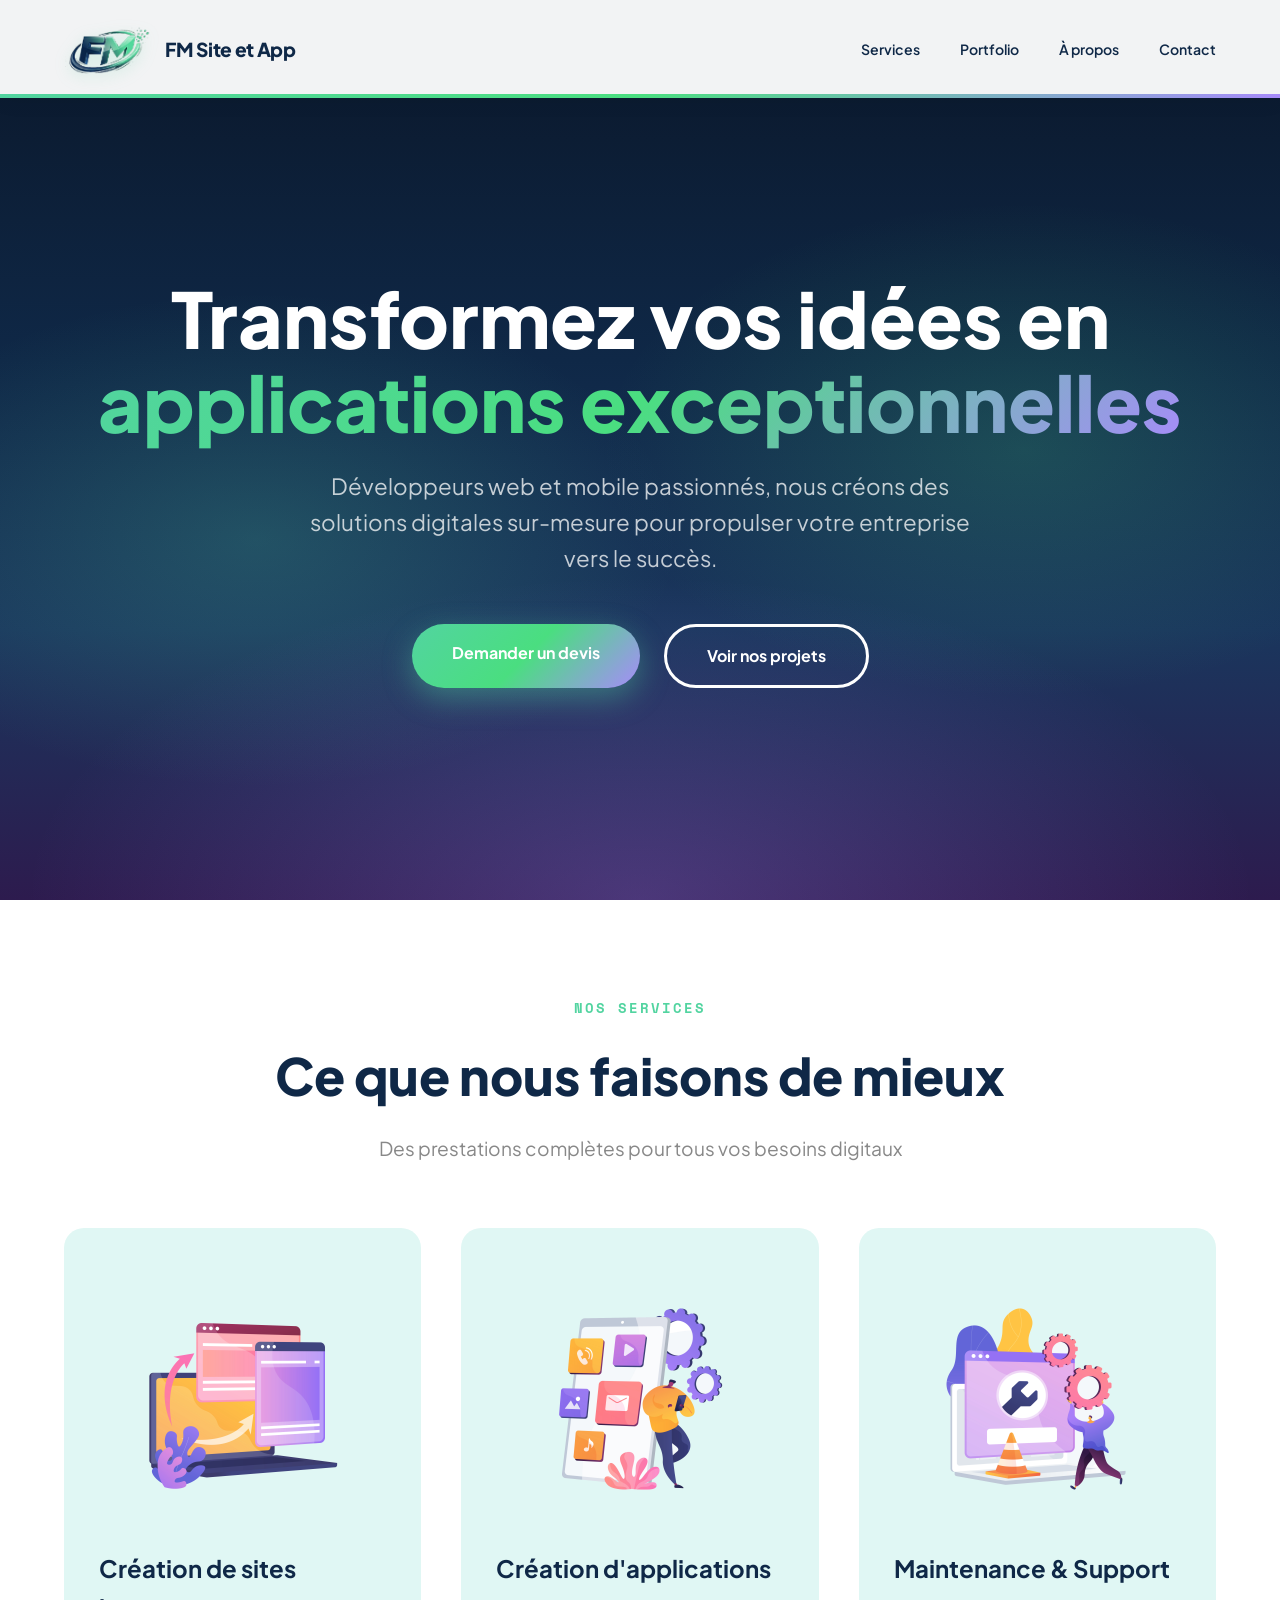
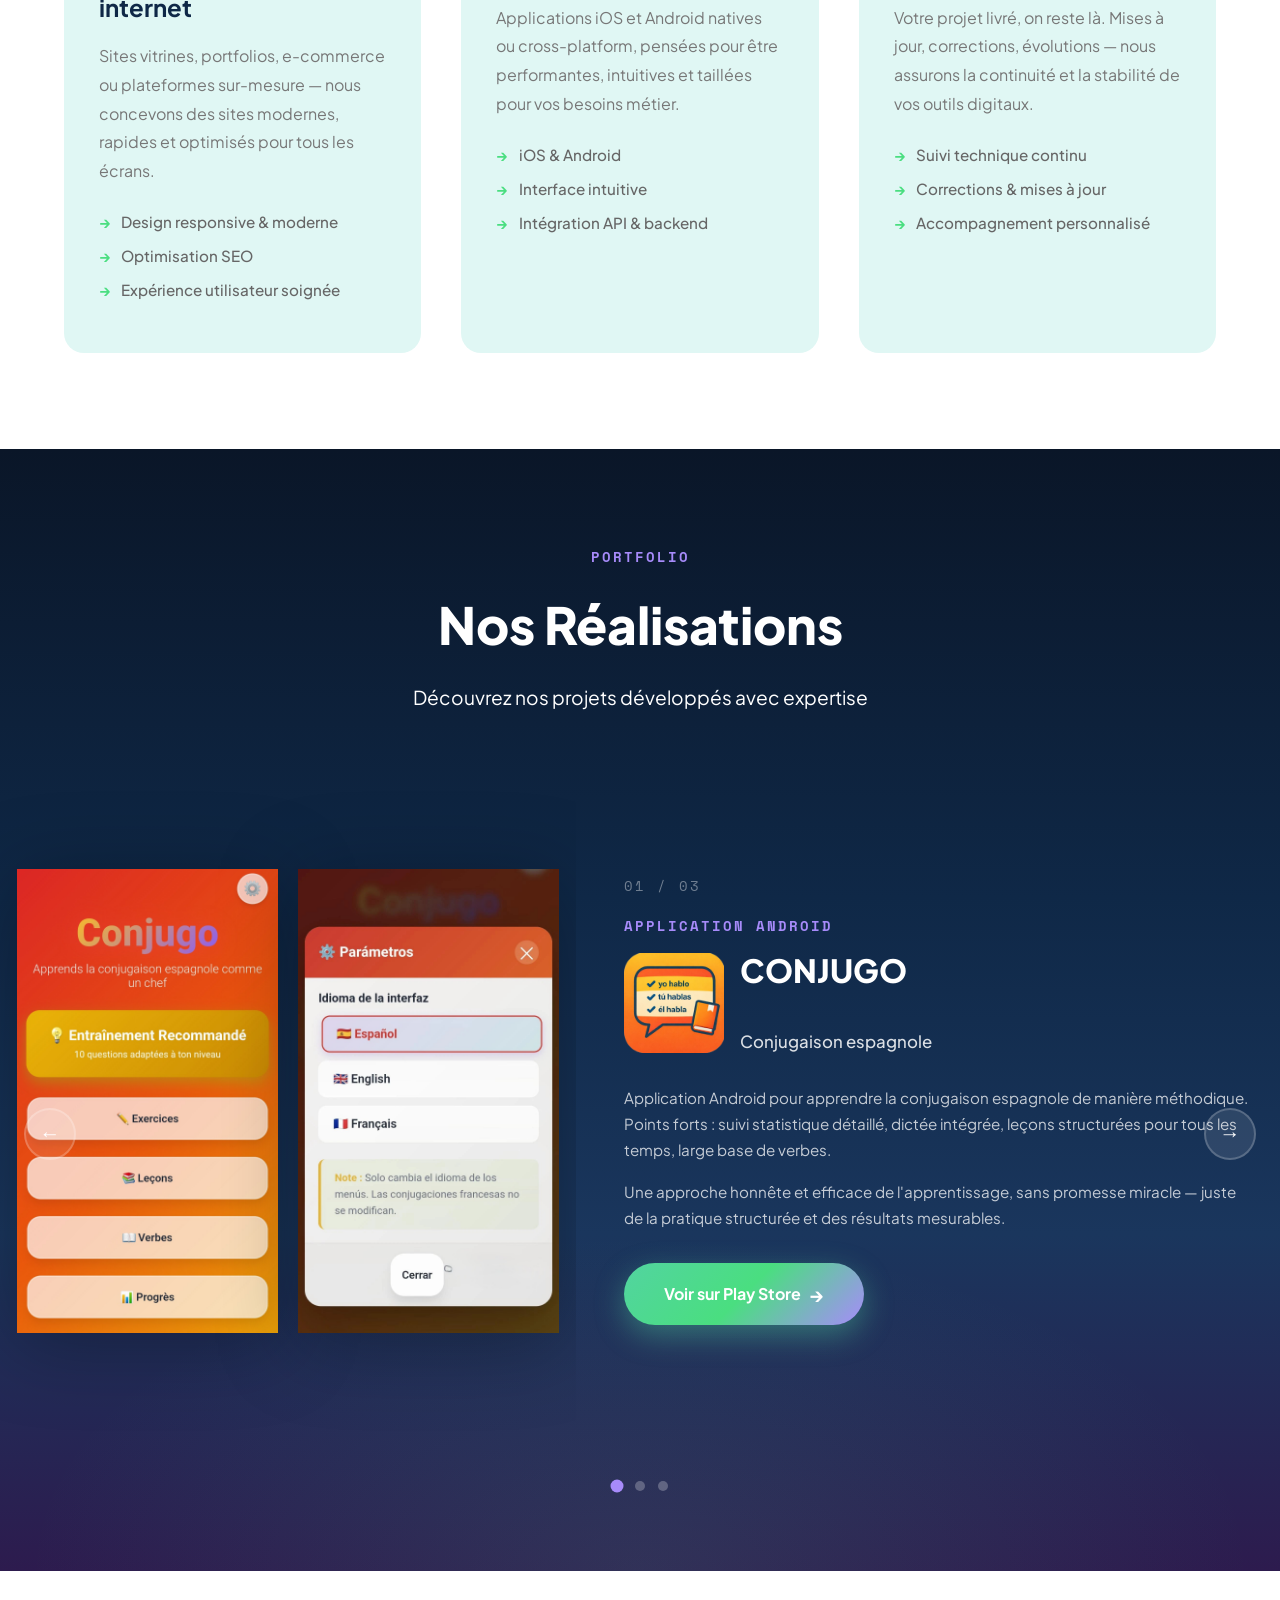
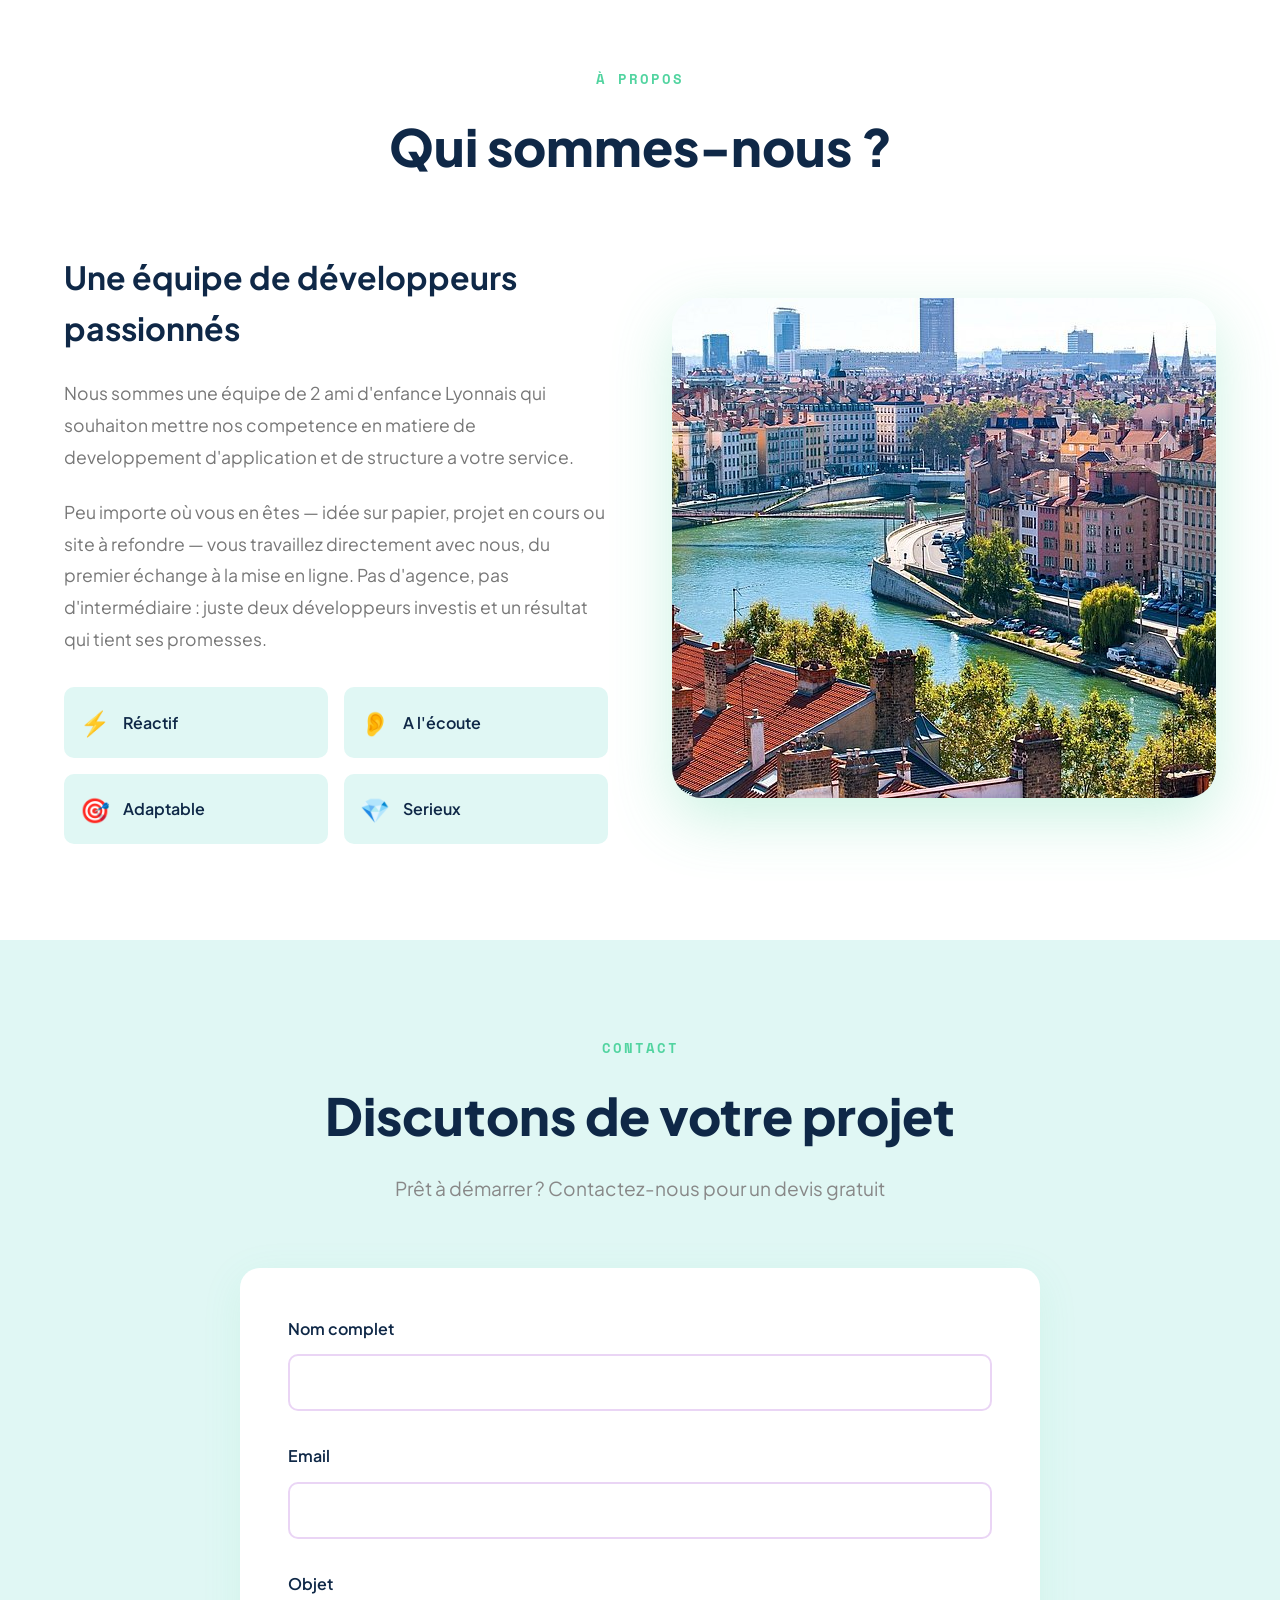
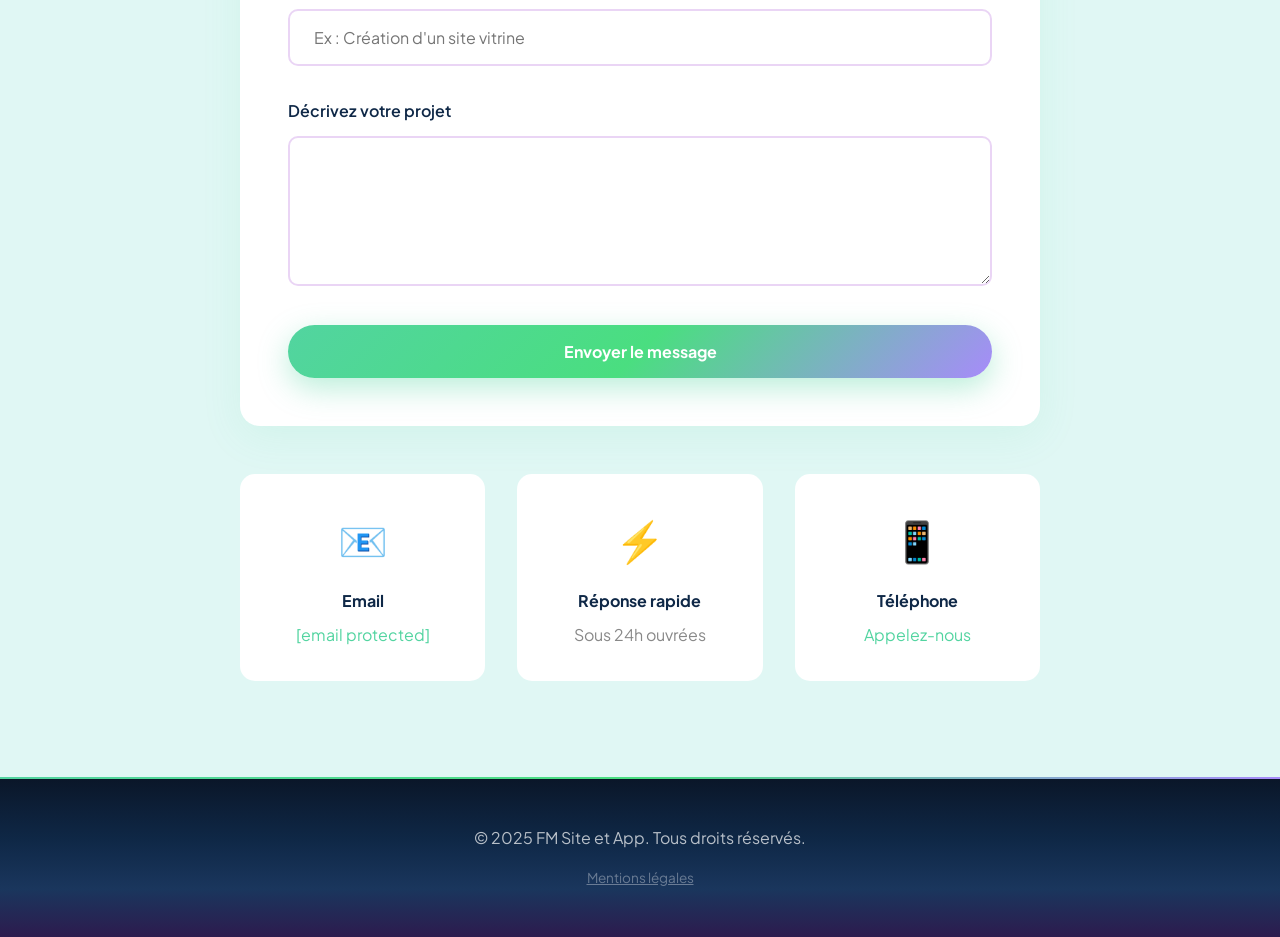
==== portfolio-site.html @ d5ca0304 "Portfolio mis à jour" ====
<!DOCTYPE html>
<html lang="fr">

<head>
    <meta charset="UTF-8">
    <meta name="viewport" content="width=device-width, initial-scale=1.0">
    <meta name="description"
        content="FM Site et App — Développeurs web et mobile passionnés, nous créons des solutions digitales sur-mesure : sites internet, applications iOS & Android, maintenance.">
    <title>FM Site et App - Développement Web & Mobile</title>
    <link
        href="https://fonts.googleapis.com/css2?family=Plus+Jakarta+Sans:wght@400;500;600;700;800&family=Space+Mono:wght@400;700&display=swap"
        rel="stylesheet">
    <link rel="stylesheet" href="style.css?v=aurora5">
</head>

<body>

    <!-- Header -->
    <header>
        <nav aria-label="Navigation principale">
            <a href="#" class="logo">
                <img src="logo-fm.png" alt="FM Site et App - Retour à l'accueil">
                <span class="logo-text">FM Site et App</span>
            </a>
            <div class="nav-tagline" aria-hidden="true">
                <span class="nav-tagline-text">Développement Web &amp; Mobile sur-mesure</span>
            </div>
            <button class="mobile-menu-btn" id="mobileMenuBtn" aria-label="Ouvrir le menu" aria-expanded="false"
                aria-controls="navLinks">&#9776;</button>
            <ul class="nav-links" id="navLinks" role="list">
                <li><a href="#services">Services</a></li>
                <li><a href="#portfolio">Portfolio</a></li>
                <li><a href="#about">À propos</a></li>
                <li><a href="#contact">Contact</a></li>
            </ul>
        </nav>
    </header>

    <main>

        <!-- Hero -->
        <section class="hero" aria-labelledby="hero-title">
            <div class="hero-particles" aria-hidden="true">
                <span></span><span></span><span></span><span></span><span></span>
                <span></span><span></span><span></span><span></span><span></span>
                <span></span><span></span><span></span><span></span><span></span>
                <span></span><span></span><span></span><span></span><span></span>
            </div>
            <div class="hero-content">
                <h1 id="hero-title">Transformez vos idées en <br><span class="highlight">applications
                        exceptionnelles</span></h1>
                <p>Développeurs web et mobile passionnés, nous créons des solutions digitales sur-mesure pour propulser
                    votre entreprise vers le succès.</p>
                <div class="cta-buttons">
                    <a href="#contact" class="btn btn-primary">Demander un devis</a>
                    <a href="#portfolio" class="btn btn-secondary">Voir nos projets</a>
                </div>
            </div>
        </section>

        <!-- Services -->
        <section id="services" aria-labelledby="services-title">
            <div class="section-header reveal">
                <div class="section-tag">Nos Services</div>
                <h2 class="section-title" id="services-title">Ce que nous faisons de mieux</h2>
                <p class="section-subtitle">Des prestations complètes pour tous vos besoins digitaux</p>
            </div>
            <div class="services-grid">
                <div class="service-card reveal">
                    <img src="site-internet.png" alt="Création de sites internet" class="service-img">
                    <h3>Création de sites internet</h3>
                    <p>Sites vitrines, portfolios, e-commerce ou plateformes sur-mesure — nous concevons des sites
                        modernes, rapides et optimisés pour tous les écrans.</p>
                    <ul class="service-list">
                        <li>Design responsive &amp; moderne</li>
                        <li>Optimisation SEO</li>
                        <li>Expérience utilisateur soignée</li>
                    </ul>
                </div>
                <div class="service-card reveal">
                    <img src="application.png" alt="Création d'applications" class="service-img">
                    <h3>Création d'applications</h3>
                    <p>Applications iOS et Android natives ou cross-platform, pensées pour être performantes, intuitives
                        et taillées pour vos besoins métier.</p>
                    <ul class="service-list">
                        <li>iOS &amp; Android</li>
                        <li>Interface intuitive</li>
                        <li>Intégration API &amp; backend</li>
                    </ul>
                </div>
                <div class="service-card reveal">
                    <img src="maintenance-support.png" alt="Maintenance et support" class="service-img">
                    <h3>Maintenance &amp; Support</h3>
                    <p>Votre projet livré, on reste là. Mises à jour, corrections, évolutions — nous assurons la
                        continuité et la stabilité de vos outils digitaux.</p>
                    <ul class="service-list">
                        <li>Suivi technique continu</li>
                        <li>Corrections &amp; mises à jour</li>
                        <li>Accompagnement personnalisé</li>
                    </ul>
                </div>
            </div>
        </section>

        <!-- Portfolio -->
        <section id="portfolio" aria-labelledby="portfolio-title">
            <div class="section-header reveal">
                <div class="section-tag">Portfolio</div>
                <h2 class="section-title" id="portfolio-title">Nos Réalisations</h2>
                <p class="section-subtitle">Découvrez nos projets développés avec expertise</p>
            </div>

            <div class="portfolio-slider" role="region" aria-label="Slider portfolio" aria-roledescription="carrousel">
                <button class="slider-arrow slider-arrow--left" id="prevSlide" onclick="slidePortfolio(1)"
                    aria-label="Projet précédent">&#8592;</button>

                <div class="slider-overflow">
                    <div class="slider-track" id="sliderTrack" aria-live="polite">

                        <!-- PROJET 1 : CONJUGO -->
                        <div class="slide active" role="group" aria-roledescription="diapositive" aria-label="1 sur 3">
                            <div class="slide-images">
                                <img src="conjugo1.jpg" alt="Conjugo Screenshot 1" class="slide-screenshot-side">
                                <img src="conjugo2.jpg" alt="Conjugo Screenshot 2" class="slide-screenshot-side">
                            </div>
                            <div class="slide-content">
                                <div class="slide-number">01 / 03</div>
                                <div class="section-tag">Application Android</div>
                                <div class="slide-title-row">
                                    <img src="logo-conjugo.webp" alt="Conjugo" class="slide-logo">
                                    <div class="slide-title-text">
                                        <h3>CONJUGO</h3>
                                        <h4 class="slide-subtitle">Conjugaison espagnole</h4>
                                    </div>
                                </div>
                                <p>Application Android pour apprendre la conjugaison espagnole de manière méthodique.
                                    Points forts : suivi statistique détaillé, dictée intégrée, leçons structurées pour
                                    tous les temps, large base de verbes.</p>
                                <p>Une approche honnête et efficace de l'apprentissage, sans promesse miracle — juste de
                                    la pratique structurée et des résultats mesurables.</p>

                                <a href="https://play.google.com/store/apps/details?id=com.conjugamaster.app"
                                    target="_blank" rel="noopener" class="btn btn-primary slide-btn">
                                    <span>Voir sur Play Store</span>
                                    <span style="font-size: 1.2rem;">&#8594;</span>
                                </a>
                            </div>
                        </div>

                        <!-- PROJET 2 : CARTODIAG -->
                        <div class="slide" role="group" aria-roledescription="diapositive" aria-label="2 sur 3">
                            <div class="slide-images">
                                <img src="cartodiag1.jpg" alt="CartoDiag Screenshot 1" class="slide-screenshot-side">
                                <img src="cartodiag2.jpg" alt="CartoDiag Screenshot 2" class="slide-screenshot-side">
                            </div>
                            <div class="slide-content">
                                <div class="slide-number">02 / 03</div>
                                <div class="section-tag">Application Mobile Pro</div>
                                <div class="slide-title-row">
                                    <img src="logo-cartodiag.png" alt="CartoDiag" class="slide-logo">
                                    <div class="slide-title-text">
                                        <h3>CARTODIAG</h3>
                                        <h4 class="slide-subtitle">Diagnostic SSP</h4>
                                    </div>
                                </div>
                                <p>Solution mobile professionnelle pour Sites et Sols Pollués, développée pour un acteur
                                    du secteur SSP. Optimisée pour usage terrain avec interface robuste et
                                    fonctionnalités métier ciblées.</p>
                                <p>Points forts : exports QGIS/Excel natifs, scan code-barres pour échantillons, export
                                    photos géolocalisées, interface terrain optimisée pour gants et conditions
                                    difficiles.</p>

                            </div>
                        </div>

                        <!-- PROJET 3 : FM DEVELOPMENT -->
                        <div class="slide" role="group" aria-roledescription="diapositive" aria-label="3 sur 3">
                            <div class="slide-images">
                                <img src="fond-ecran-neodash.png" alt="FM Site" class="slide-screenshot-single">
                            </div>
                            <div class="slide-content">
                                <div class="slide-number">03 / 03</div>
                                <div class="section-tag">Jeu en ligne</div>
                                <div class="slide-title-row">
                                    
                                    <div class="slide-title-text">
                                        <h3>NEO DASH</h3>
                                        <h4 class="slide-subtitle">Gestion de database</h4>
                                    </div>
                                </div>
                                <p>Notre propre jeu en ligne, conçu pour démontrer notre maîtrise des bases de données en lignes. 
                                    Design rétro avec animations fluides, navigation intuitive et expérience utilisateur soignée.</p>
                                <p>Points forts : connexion en ligne pour être au sein du classement, possibilité de jouer en "invité", 
                                    responsive parfait pc/tablette/mobile. </p>

                                <a href="https://fmsiteetapp.github.io/Neo-Dash/"
                                    target="_blank" rel="noopener" class="btn btn-primary slide-btn">
                                    <span>Testez par vous-même !</span>
                                    <span style="font-size: 1.2rem;">&#8594;</span>
                                </a>
                            </div>
                        </div>

                    </div>
                </div>

                <button class="slider-arrow slider-arrow--right" id="nextSlide" onclick="slidePortfolio(-1)"
                    aria-label="Projet suivant">&#8594;</button>

                <div class="slider-dots" role="tablist" aria-label="Navigation du carrousel">
                    <span class="dot active" role="tab" aria-selected="true" aria-label="Projet 1" tabindex="0"></span>
                    <span class="dot" role="tab" aria-selected="false" aria-label="Projet 2" tabindex="0"></span>
                    <span class="dot" role="tab" aria-selected="false" aria-label="Projet 3" tabindex="0"></span>
                </div>
            </div>
        </section>

        <!-- About -->
        <section id="about" aria-labelledby="about-title">
            <div class="section-header reveal">
                <div class="section-tag">À Propos</div>
                <h2 class="section-title" id="about-title">Qui sommes-nous ?</h2>
            </div>
            <div class="about-content">
                <div class="about-text reveal">
                    <h3>Une équipe de développeurs passionnés</h3>
                    <p>Nous sommes une équipe de 2 ami d'enfance Lyonnais qui souhaiton mettre nos competence en matiere
                        de developpement
                        d'application et de structure a votre service.</p>
                    <p>Peu importe où vous en êtes — idée sur papier, projet en cours ou site à refondre — vous
                        travaillez directement avec nous, du premier échange à la mise en ligne. Pas d'agence, pas
                        d'intermédiaire : juste deux développeurs investis et un résultat qui tient ses promesses.</p>
                    <div class="skills-list">
                        <div class="skill-item"><span class="skill-icon" aria-hidden="true">&#x26A1;</span>
                            Réactif</div>
                        <div class="skill-item"><span class="skill-icon" aria-hidden="true">&#x1F442;</span> A l'écoute
                        </div>
                        <div class="skill-item"><span class="skill-icon" aria-hidden="true">&#x1F3AF;</span> Adaptable
                        </div>
                        <div class="skill-item"><span class="skill-icon" aria-hidden="true">&#x1F48E;</span> Serieux
                        </div>
                    </div>
                </div>
                <div class="about-visual reveal">
                    <img src="vieux-lyon.jpg" alt="Le Vieux-Lyon" class="about-img">
                </div>
            </div>
        </section>

        <!-- Contact -->
        <section id="contact" aria-labelledby="contact-title">
            <div class="section-header reveal">
                <div class="section-tag">Contact</div>
                <h2 class="section-title" id="contact-title">Discutons de votre projet</h2>
                <p class="section-subtitle">Prêt à démarrer ? Contactez-nous pour un devis gratuit</p>
            </div>
            <div class="contact-wrapper">
                <form class="contact-form reveal" id="contactForm" novalidate>
                    <div class="form-group">
                        <label for="name">Nom complet</label>
                        <input type="text" id="name" name="name" required autocomplete="name">
                    </div>
                    <div class="form-group">
                        <label for="email">Email</label>
                        <input type="email" id="email" name="email" required autocomplete="email">
                    </div>
                    <div class="form-group">
                        <label for="subject">Objet</label>
                        <input type="text" id="subject" name="subject" required
                            placeholder="Ex : Création d'un site vitrine">
                    </div>
                    <div class="form-group">
                        <label for="message">Décrivez votre projet</label>
                        <textarea id="message" name="message" required></textarea>
                    </div>
                    <button type="submit" class="btn btn-primary" style="width: 100%;">Envoyer le message</button>
                </form>
                <div class="contact-info">
                    <div class="contact-item reveal">
                        <span class="contact-item-icon" aria-hidden="true">&#x1F4E7;</span>
                        <h4>Email</h4>
                        <p><a href="/cdn-cgi/l/email-protection#8debe0fee4f9e8e8f9ecfdfdcdeae0ece4e1a3eee2e0"><span class="__cf_email__" data-cfemail="1b7d7668726f7e7e6f7a6b6b5b7c767a727735787476">[email&#160;protected]</span></a></p>
                    </div>
                    <div class="contact-item reveal">
                        <span class="contact-item-icon" aria-hidden="true">&#x26A1;</span>
                        <h4>Réponse rapide</h4>
                        <p>Sous 24h ouvrées</p>
                    </div>
                    <div class="contact-item reveal">
                        <span class="contact-item-icon" aria-hidden="true">&#x1F4F1;</span>
                        <h4>Téléphone</h4>
                        <p><a href="tel:+33783727696">Appelez-nous</a></p>
                    </div>
                </div>
            </div>
        </section>

    </main>

    <!-- Footer -->
    <footer>
        <p>&copy; 2025 FM Site et App. Tous droits réservés.</p>
        <p class="footer-legal"><button class="footer-link" id="openLegal">Mentions légales</button></p>
    </footer>

    <!-- Modal Mentions Légales -->
    <div class="modal-overlay" id="legalModal" role="dialog" aria-modal="true" aria-labelledby="modal-title">
        <div class="modal-box">
            <button class="modal-close" id="closeLegal" aria-label="Fermer">&#10005;</button>
            <h2 id="modal-title">Mentions Légales</h2>

            <section class="legal-section">
                <h3>1. Éditeur du site</h3>
                <p>Le présent site est édité par :</p>
                <ul>
                    <li><strong>Nom commercial :</strong> FM Site et App</li>
                    <li><strong>Email :</strong> <a href="/cdn-cgi/l/email-protection#ed8b809e84998888998c9d9dad8a808c8481c38e8280"><span class="__cf_email__" data-cfemail="06606b756f7263637267767646616b676f6a2865696b">[email&#160;protected]</span></a></li>
                    <li><strong>Téléphone :</strong> <a href="tel:+33783727696">Appelez-nous</a></li>
                    <li><strong>Pays :</strong> France</li>
                </ul>
                <p class="legal-note">FM Site et App est un nom commercial. Aucune entité juridique immatriculée n'est
                    associée à ce nom à ce jour.</p>
            </section>

            <section class="legal-section">
                <h3>2. Hébergement</h3>
                <p>L'hébergeur du site est à compléter selon votre prestataire.</p>
                <ul>
                    <li><strong>Hébergeur :</strong> À compléter</li>
                    <li><strong>Adresse :</strong> À compléter</li>
                </ul>
            </section>

            <section class="legal-section">
                <h3>3. Propriété intellectuelle</h3>
                <p>L'ensemble du contenu de ce site (textes, images, visuels, structure) est la propriété exclusive de
                    FM Site et App, sauf mention contraire. Toute reproduction, représentation, modification ou
                    exploitation, totale ou partielle, est strictement interdite sans autorisation préalable écrite.</p>
            </section>

            <section class="legal-section">
                <h3>4. Protection des données personnelles</h3>
                <p>Les informations collectées via le formulaire de contact (nom, email, message) sont utilisées
                    uniquement pour répondre à vos demandes. Elles ne sont ni cédées, ni vendues, ni partagées avec des
                    tiers.</p>
                <p>Conformément au Règlement Général sur la Protection des Données (RGPD) et à la loi Informatique et
                    Libertés, vous disposez d'un droit d'accès, de rectification et de suppression de vos données. Pour
                    exercer ce droit, contactez-nous à : <a href="/cdn-cgi/l/email-protection#77111a041e0312120316070737101a161e1b5914181a"><span class="__cf_email__" data-cfemail="cea8a3bda7baababbaafbebe8ea9a3afa7a2e0ada1a3">[email&#160;protected]</span></a></p>
            </section>

            <section class="legal-section">
                <h3>5. Cookies</h3>
                <p>Ce site n'utilise pas de cookies de traçage ou publicitaires. Aucune donnée de navigation n'est
                    collectée à des fins commerciales.</p>
            </section>

            <section class="legal-section">
                <h3>6. Limitation de responsabilité</h3>
                <p>FM Site et App s'efforce de maintenir les informations de ce site à jour et exactes. Toutefois, nous
                    ne pouvons garantir l'exactitude, la complétude ou l'actualité des informations publiées. FM Site et
                    App décline toute responsabilité pour tout dommage direct ou indirect lié à l'utilisation du site.
                </p>
            </section>

            <section class="legal-section">
                <h3>7. Droit applicable</h3>
                <p>Le présent site et ses mentions légales sont soumis au droit français. En cas de litige, les
                    tribunaux français seront seuls compétents.</p>
            </section>
        </div>
    </div>

    <script src="script.js"></script>
</body>
</html>
---- style.css ----
* { margin: 0; padding: 0; box-sizing: border-box; }

:root {
    --turquoise:   #52d4a0;
    --emerald:     #4ade80;
    --violet:   #a78bfa;
    --primary:  #52d4a0;
    --accent:   #4ade80;
    --secondary:#0f2847;
    --dark:     #0f2847;
    --light:    #f0fdfa;
    --white:    #FFFFFF;
    --gradient: linear-gradient(135deg, #52d4a0 0%, #4ade80 50%, #a78bfa 100%);
    --gradient-alt: linear-gradient(135deg, #0f2847 0%, #52d4a0 100%);
    --aurora-bg: linear-gradient(180deg, #0a1628 0%, #0f2847 40%, #1a365d 70%, #2d1b4e 100%);
}

body {
    font-family: 'Plus Jakarta Sans', sans-serif;
    color: var(--dark);
    background: var(--light);
    line-height: 1.6;
    overflow-x: hidden;
}

/* ===================== HEADER ===================== */
header {
    position: fixed;
    top: 0; left: 0; right: 0;
    background: rgba(255,255,255,0.95);
    backdrop-filter: blur(10px);
    padding: 1.5rem 5%;
    z-index: 1000;
    box-shadow: 0 4px 20px rgba(82,212,160,0.1);
}

header::after {
    content: '';
    position: absolute;
    bottom: 0; left: 0;
    height: 4px; width: 100%;
    background: var(--gradient);
    transform: scaleX(0);
    transform-origin: left;
    animation: lineReveal 2s cubic-bezier(0.65,0,0.35,1) forwards;
}

@keyframes lineReveal {
    0%   { transform: scaleX(0); }
    50%  { transform: scaleX(0.5); }
    100% { transform: scaleX(1); }
}

nav {
    display: flex;
    justify-content: space-between;
    align-items: center;
    width: 100%;
    position: relative;
}

.logo {
    display: flex;
    align-items: center;
    gap: 0.75rem;
    text-decoration: none;
    opacity: 0;
    animation: fadeFromLeft 0.6s ease-out 0.2s both;
    flex-shrink: 0;
}

.logo-text {
    font-family: 'Plus Jakarta Sans', sans-serif;
    font-size: 1.2rem;
    font-weight: 800;
    color: var(--dark);
    letter-spacing: -0.3px;
    white-space: nowrap;
}

.logo:hover .logo-text {
    background: var(--gradient);
    -webkit-background-clip: text;
    -webkit-text-fill-color: transparent;
    background-clip: text;
}

/* Tagline centrale */
.nav-tagline {
    position: absolute;
    left: 50%;
    transform: translateX(-50%);
    display: flex;
    align-items: center;
    pointer-events: none;
    opacity: 0;
    animation: fadeIn 0.6s ease-out 0.6s both;
}

@keyframes fadeIn {
    from { opacity: 0; }
    to   { opacity: 1; }
}

.nav-tagline-text {
    font-family: 'Space Mono', monospace;
    font-size: 1rem;
    color: #6e6e6e;
    letter-spacing: 2px;
    text-transform: uppercase;
    white-space: nowrap;
    position: relative;
    padding: 0 1.5rem;
}

.nav-tagline-text::before,
.nav-tagline-text::after {
    content: '';
    position: absolute;
    top: 50%;
    width: 40px;
    height: 1px;
}
.nav-tagline-text::before { right: 100%; background: linear-gradient(90deg, transparent, #ddd); }
.nav-tagline-text::after  { left: 100%;  background: linear-gradient(90deg, #ddd, transparent); }

@keyframes fadeFromLeft {
    from { opacity: 0; transform: translateX(-20px); }
    to   { opacity: 1; transform: translateX(0); }
}

.logo img {
    height: 50px; width: auto;
    transition: transform 0.3s ease;
    filter: drop-shadow(0 4px 8px rgba(82,212,160,0.2));
}

.logo:hover img {
    transform: scale(1.08);
    filter: drop-shadow(0 6px 12px rgba(82,212,160,0.4));
}

.nav-links { display: flex; gap: 2.5rem; list-style: none; }

.nav-links li { opacity: 0; }
.nav-links li:nth-child(1) { animation: fadeFromLeft 0.5s ease-out 0.9s  both; }
.nav-links li:nth-child(2) { animation: fadeFromLeft 0.5s ease-out 1.05s both; }
.nav-links li:nth-child(3) { animation: fadeFromLeft 0.5s ease-out 1.2s  both; }
.nav-links li:nth-child(4) { animation: fadeFromLeft 0.5s ease-out 1.35s both; }

.nav-links a {
    color: var(--dark);
    text-decoration: none;
    font-weight: 600;
    font-size: 1.15rem;
    position: relative;
    transition: color 0.3s ease;
}

.nav-links a::before {
    content: '';
    position: absolute;
    bottom: -5px; left: 0;
    width: 0; height: 2px;
    background: var(--gradient);
    transition: width 0.3s ease;
}

.nav-links a:hover { color: var(--turquoise); }
.nav-links a:hover::before { width: 100%; }

.mobile-menu-btn {
    display: none;
    background: none; border: none;
    font-size: 1.5rem; color: var(--dark);
    cursor: pointer; z-index: 20;
}

/* ===================== HERO ===================== */
.hero {
    width: 100%;
    min-height: 100vh;
    display: flex;
    align-items: center;
    justify-content: center;
    padding: 8rem 5% 4rem;
    background: var(--aurora-bg);
    position: relative;
    overflow: hidden;
}

/* Lueur sunset en fond */
.hero::before {
    content: '';
    position: absolute;
    inset: 0;
    background:
        radial-gradient(ellipse 80% 60% at 50% 100%, rgba(167,139,250,0.25) 0%, transparent 60%),
        radial-gradient(ellipse 60% 50% at 20% 60%, rgba(82,212,160,0.2) 0%, transparent 55%),
        radial-gradient(ellipse 60% 50% at 80% 50%, rgba(74,222,128,0.18) 0%, transparent 55%);
    animation: sunsetPulse 8s ease-in-out infinite alternate;
}

@keyframes sunsetPulse {
    0%   { opacity: 0.7; }
    50%  { opacity: 1; }
    100% { opacity: 0.8; }
}

/* Particules flottantes */
.hero-particles {
    position: absolute;
    inset: 0;
    overflow: hidden;
    pointer-events: none;
}

.hero-particles span {
    position: absolute;
    display: block;
    border-radius: 50%;
    opacity: 0;
    animation: particleFloat linear infinite;
}

.hero-particles span:nth-child(1)  { left:  3%; width:2px;  height:2px;  animation-duration: 6s;   animation-delay: 0s;    background: var(--turquoise); }
.hero-particles span:nth-child(2)  { left:  9%; width:5px;  height:5px;  animation-duration:14s;   animation-delay: 1.2s;  background: var(--violet); }
.hero-particles span:nth-child(3)  { left: 15%; width:3px;  height:3px;  animation-duration: 8s;   animation-delay: 3.5s;  background: var(--emerald); }
.hero-particles span:nth-child(4)  { left: 21%; width:1px;  height:1px;  animation-duration: 5s;   animation-delay: 0.8s;  background: #fff; }
.hero-particles span:nth-child(5)  { left: 28%; width:6px;  height:6px;  animation-duration:18s;   animation-delay: 2s;    background: var(--violet); }
.hero-particles span:nth-child(6)  { left: 34%; width:2px;  height:2px;  animation-duration: 7s;   animation-delay: 5s;    background: var(--emerald); }
.hero-particles span:nth-child(7)  { left: 41%; width:4px;  height:4px;  animation-duration:11s;   animation-delay: 1s;    background: var(--turquoise); }
.hero-particles span:nth-child(8)  { left: 47%; width:1px;  height:1px;  animation-duration: 4s;   animation-delay: 0.3s;  background: #fff; }
.hero-particles span:nth-child(9)  { left: 53%; width:3px;  height:3px;  animation-duration: 9s;   animation-delay: 6s;    background: var(--violet); }
.hero-particles span:nth-child(10) { left: 59%; width:5px;  height:5px;  animation-duration:16s;   animation-delay: 2.8s;  background: var(--emerald); }
.hero-particles span:nth-child(11) { left: 65%; width:2px;  height:2px;  animation-duration: 6s;   animation-delay: 4s;    background: #fff; }
.hero-particles span:nth-child(12) { left: 71%; width:1px;  height:1px;  animation-duration: 5s;   animation-delay: 1.7s;  background: var(--turquoise); }
.hero-particles span:nth-child(13) { left: 76%; width:4px;  height:4px;  animation-duration:12s;   animation-delay: 0.5s;  background: var(--violet); }
.hero-particles span:nth-child(14) { left: 82%; width:2px;  height:2px;  animation-duration: 7s;   animation-delay: 3s;    background: var(--emerald); }
.hero-particles span:nth-child(15) { left: 87%; width:6px;  height:6px;  animation-duration:20s;   animation-delay: 7s;    background: var(--turquoise); }
.hero-particles span:nth-child(16) { left: 92%; width:3px;  height:3px;  animation-duration: 8s;   animation-delay: 2.2s;  background: var(--violet); }
.hero-particles span:nth-child(17) { left: 97%; width:1px;  height:1px;  animation-duration: 5s;   animation-delay: 4.5s;  background: #fff; }
.hero-particles span:nth-child(18) { left: 25%; width:2px;  height:2px;  animation-duration:10s;   animation-delay: 8s;    background: var(--emerald); }
.hero-particles span:nth-child(19) { left: 44%; width:3px;  height:3px;  animation-duration: 7s;   animation-delay: 6.5s;  background: var(--violet); }
.hero-particles span:nth-child(20) { left: 68%; width:2px;  height:2px;  animation-duration:13s;   animation-delay: 9s;    background: var(--turquoise); }

@keyframes particleFloat {
    0%   { bottom: -5px; opacity: 0; transform: translateX(0) scale(1); }
    10%  { opacity: 1; }
    50%  { transform: translateX(25px) scale(1.2); }
    90%  { opacity: 0.6; transform: translateX(-10px) scale(0.8); }
    100% { bottom: 105%; opacity: 0; transform: translateX(15px) scale(0.5); }
}

.hero-content {
    max-width: 1200px;
    text-align: center;
    z-index: 1;
    animation: fadeInUp 1s ease-out;
}

@keyframes fadeInUp {
    from { opacity: 0; transform: translateY(30px); }
    to   { opacity: 1; transform: translateY(0); }
}

.hero h1 {
    font-size: clamp(2.5rem, 6vw, 5rem);
    font-weight: 800; line-height: 1.1;
    margin-bottom: 1.5rem; color: var(--white);
    animation: fadeInUp 1s ease-out 0.2s backwards;
}

.hero h1 .highlight {
    background: var(--gradient);
    -webkit-background-clip: text;
    -webkit-text-fill-color: transparent;
    background-clip: text;
    animation: fadeInUp 1s ease-out 0.2s backwards, glowPulse 3s ease-in-out infinite;
}

@keyframes glowPulse {
    0%, 100% { filter: drop-shadow(0 0 8px rgba(82,212,160,0.6)) drop-shadow(0 0 20px rgba(167,139,250,0.3)); }
    50%       { filter: drop-shadow(0 0 20px rgba(74,222,128,0.9)) drop-shadow(0 0 50px rgba(167,139,250,0.5)); }
}

.hero p {
    font-size: clamp(1.1rem, 2vw, 1.4rem);
    color: rgba(255,255,255,0.75); max-width: 700px;
    margin: 0 auto 3rem;
    animation: fadeInUp 1s ease-out 0.4s backwards;
}

.cta-buttons {
    display: flex; gap: 1.5rem;
    justify-content: center; flex-wrap: wrap;
    animation: fadeInUp 1s ease-out 0.6s backwards;
}

.btn {
    padding: 1rem 2.5rem;
    font-size: 1rem; font-weight: 700;
    text-decoration: none; border-radius: 50px;
    transition: all 0.3s ease;
    cursor: pointer; border: none;
    font-family: 'Plus Jakarta Sans', sans-serif;
    display: inline-block;
}

.btn-primary {
    background: var(--gradient); color: var(--white);
    box-shadow: 0 10px 30px rgba(82,212,160,0.4);
}
.btn-primary:hover { transform: translateY(-3px); box-shadow: 0 15px 40px rgba(74,222,128,0.5); }

.btn-secondary {
    background: transparent; color: var(--white);
    border: 3px solid var(--white);
}
.btn-secondary:hover { background: var(--white); color: var(--secondary); transform: translateY(-3px); }

/* ===================== SECTIONS ===================== */
section { width: 100%; padding: 6rem 5%; }

.section-header,
.services-grid,
.about-content {
    max-width: 1400px;
    margin-left: auto;
    margin-right: auto;
}

.section-header { text-align: center; margin-bottom: 4rem; }

.section-tag {
    font-family: 'Space Mono', monospace;
    font-size: 0.9rem; color: var(--turquoise);
    font-weight: 700; text-transform: uppercase;
    letter-spacing: 2px; margin-bottom: 1rem;
}

.section-title {
    font-size: clamp(2rem, 4vw, 3.5rem);
    font-weight: 800; color: var(--dark); margin-bottom: 1rem;
}

.section-subtitle { font-size: 1.2rem; color: #888; max-width: 600px; margin: 0 auto; }

/* ===================== SERVICES ===================== */
#services { background: var(--white); }

.services-grid {
    display: grid;
    grid-template-columns: repeat(3, 1fr);
    gap: 2.5rem;
}

/* Fond des cartes - Options: #fff8ed (beige doré) | #e0f7f4 (rose-violet) | #ffe6f0 (rose tendre) */
.service-card {
    background: #e0f7f4;
    padding: 3rem 2rem;
    border-radius: 20px;
    border: 3px solid transparent;
    transition: all 0.3s ease;
    position: relative; overflow: hidden;
}

.service-card::before {
    content: '';
    position: absolute; top: 0; left: 0;
    width: 100%; height: 100%;
    background: var(--gradient); opacity: 0;
    transition: opacity 0.3s ease; z-index: 0;
}

.service-card:hover { transform: translateY(-10px); border-color: var(--turquoise); box-shadow: 0 20px 50px rgba(82,212,160,0.25); }
.service-card:hover::before { opacity: 0.06; }
.service-card > * { position: relative; z-index: 1; }

.service-img {
    width: 100%;
    max-height: 240px;
    object-fit: contain;
    margin-bottom: 1.5rem;
    border-radius: 12px;
    transition: transform 0.3s ease;
}
.service-card:hover .service-img { transform: scale(1.04); }
.service-card h3 { font-size: 1.5rem; font-weight: 700; margin-bottom: 1rem; color: var(--dark); }
.service-card p { color: #777; line-height: 1.8; }

.service-list { list-style: none; margin-top: 1.5rem; display: flex; flex-direction: column; gap: 0.6rem; }
.service-list li { color: #666; font-size: 0.95rem; font-weight: 500; padding-left: 1.4rem; position: relative; }
.service-list li::before { content: '→'; position: absolute; left: 0; color: var(--emerald); font-weight: 700; }

/* ===================== PORTFOLIO ===================== */
#portfolio {
    background: var(--aurora-bg);
    color: var(--white);
    padding: 6rem 0 4rem 0;
    position: relative;
}

#portfolio::before {
    content: '';
    position: absolute; inset: 0;
    background: radial-gradient(ellipse 80% 50% at 50% 100%, rgba(82,212,160,0.12) 0%, transparent 60%);
    pointer-events: none;
}

#portfolio .section-header { padding: 0 5%; margin-bottom: 3rem; position: relative; z-index: 1; }
#portfolio .section-tag    { color: var(--violet); }
#portfolio .section-title,
#portfolio .section-subtitle { color: var(--white); }

.portfolio-slider { position: relative; width: 100%; }
.slider-overflow { 
    overflow: hidden; 
    max-width: 1400px; 
    margin-left: auto; 
    margin-right: auto; 
}

.slide {
    display: none;
    width: 100%;
    min-height: 680px;
    height: 680px;
    grid-template-columns: 45% 55%;
    align-items: stretch;
}

.slide.active {
    display: grid;
    animation: slideFadeIn 0.5s ease;
}

@keyframes slideFadeIn {
    from { opacity: 0; transform: translateX(30px); }
    to   { opacity: 1; transform: translateX(0); }
}

.slide-image {
    display: flex;
    align-items: center;
    justify-content: center;
    gap: 1.5rem;
    padding: 3rem;
    min-height: 680px;
    background: linear-gradient(135deg, rgba(82,212,160,0.15) 0%, rgba(74,222,128,0.1) 50%, rgba(167,139,250,0.15) 100%);
}

.project-screenshot {
    max-width: 45%;
    max-height: 85%;
    height: auto;
    object-fit: contain;
    border-radius: 12px;
    box-shadow: 0 20px 60px rgba(0,0,0,0.4);
    transition: transform 0.3s ease;
}

.slide.active .project-screenshot:hover {
    transform: scale(1.02);
}

/* Screenshot unique (projet 3) */
.project-screenshot:only-child {
    max-width: 75%;
}

/* Contraste pour fond-ecran-site.png */
.project-screenshot--framed {
    border: 3px solid rgba(255,255,255,0.3);
    box-shadow: 
        0 0 0 1px rgba(0,0,0,0.2),
        0 20px 60px rgba(0,0,0,0.5);
}

.slide-emoji { display: none; }

.slide.active .slide-emoji {
    animation: emojiPop 0.6s cubic-bezier(0.34,1.56,0.64,1) 0.3s both;
}

@keyframes emojiPop {
    from { opacity: 0; transform: scale(0.5); }
    to   { opacity: 1; transform: scale(1); }
}

/* Zone images */
.slide-images {
    position: relative;
    display: flex;
    align-items: center;
    justify-content: center;
    gap: 1.25rem;
    padding: 0.5rem 1rem;
    overflow: hidden;
}

/* SCREENSHOTS - RÈGLES SIMPLIFIÉES */
img.slide-screenshot-side {
    width: 48% !important;
    height: 520px !important;
    max-width: 520px !important;
    max-height: 520px !important;
    object-fit: contain !important;
    filter: drop-shadow(0 10px 40px rgba(0,0,0,0.3)) !important;
    transition: transform 0.3s ease, filter 0.3s ease !important;
}

img.slide-screenshot-side:hover {
    transform: scale(1.02) !important;
    filter: drop-shadow(0 15px 50px rgba(0,0,0,0.4)) !important;
}

img.slide-screenshot-single {
    width: auto !important;
    height: auto !important;
    max-width: 90% !important;
    max-height: 650px !important;
    object-fit: contain !important;
    border: 2px solid rgba(255, 255, 255, 0.9) !important;
    border-radius: 4px !important;
    box-shadow: 0 8px 40px rgba(0,0,0,0.4) !important;
    transition: transform 0.3s ease, box-shadow 0.3s ease, border-color 0.3s ease !important;
}

img.slide-screenshot-single:hover {
    transform: scale(1.01) !important;
    border-color: rgba(255, 255, 255, 1) !important;
    box-shadow: 0 12px 50px rgba(0,0,0,0.5) !important;
}


.slide-content {
    padding: 3rem 4% 3rem 3rem;
    display: flex; flex-direction: column;
    justify-content: center;
    gap: 1rem;
    position: relative; z-index: 1;
    overflow-y: auto;
    max-height: 680px;
}

/* Wrapper titre + logo */
.project-title-wrapper {
    display: flex;
    align-items: center;
    gap: 1rem;
    margin-bottom: 0.5rem;
}

/* Titre avec logo */
.slide-title-row {
    display: flex;
    align-items: flex-start;
    gap: 1rem;
    margin-bottom: 1rem;
}

.slide-logo {
    width: 100px;
    height: 100px;
    object-fit: contain;
    border-radius: 12px;
    align-self: flex-start;
}

.slide-title-text {
    display: flex;
    flex-direction: column;
    justify-content: space-between;
    min-height: 100px;
}


.project-logo {
    width: 50px;
    height: 50px;
    object-fit: contain;
    border-radius: 8px;
    flex-shrink: 0;
}

.project-subtitle {
    font-size: 1rem;
    color: rgba(255,255,255,0.75);
    font-weight: 500;
    margin-top: 0.3rem;
}

.project-btn {
    margin-top: 1rem;
    display: inline-flex;
    align-items: center;
    gap: 0.5rem;
    align-self: flex-start;
}

.slide-number {
    font-family: 'Space Mono', monospace;
    font-size: 0.85rem;
    color: rgba(255,255,255,0.4);
    letter-spacing: 2px;
}

.slide-content .section-tag { margin-bottom: 0; color: var(--violet); }

.slide-content h3 {
    font-size: clamp(1.6rem, 2.5vw, 2.2rem);
    font-weight: 800;
    color: var(--white);
    line-height: 1.1;
    margin: 0;
}

.slide-subtitle {
    font-size: 1.05rem;
    color: rgba(255,255,255,0.85);
    font-weight: 500;
    margin: 0;
    line-height: 1.3;
}

.slide-content p {
    color: rgba(255,255,255,0.75);
    line-height: 1.7;
    font-size: 0.95rem;
    margin: 0;
}

.slide-btn {
    margin-top: 1rem;
    display: inline-flex;
    align-items: center;
    gap: 0.5rem;
    align-self: flex-start;
}

.tech-tags { display: flex; flex-wrap: wrap; gap: 0.5rem; margin-top: 0.5rem; }

.tech-tag {
    padding: 0.4rem 1rem;
    background: rgba(167,139,250,0.15); color: var(--violet);
    border-radius: 20px; font-size: 0.85rem; font-weight: 600;
    border: 1px solid rgba(167,139,250,0.3);
}

.slider-arrow {
    position: absolute; top: 50%; transform: translateY(-50%);
    z-index: 10;
    background: rgba(255,255,255,0.1);
    border: 2px solid rgba(255,255,255,0.2);
    color: var(--white);
    width: 52px; height: 52px; border-radius: 50%;
    font-size: 1.3rem; cursor: pointer;
    transition: all 0.3s ease;
    display: flex; align-items: center; justify-content: center;
}

.slider-arrow:hover { background: var(--gradient); border-color: transparent; transform: translateY(-50%) scale(1.1); }
.slider-arrow--left  { left: 1.5rem; }
.slider-arrow--right { right: 1.5rem; }

.slider-dots { display: flex; justify-content: center; gap: 0.8rem; padding: 2.5rem 0 1rem; }

.dot {
    width: 10px; height: 10px; border-radius: 50%;
    background: rgba(255,255,255,0.25);
    cursor: pointer; transition: all 0.3s ease;
}

.dot.active { background: var(--violet); transform: scale(1.3); }

/* ===================== ABOUT ===================== */
#about { background: var(--white); }

.about-content { display: grid; grid-template-columns: 1fr 1fr; gap: 4rem; align-items: center; }

.about-text h3 { font-size: 2rem; font-weight: 700; margin-bottom: 1.5rem; color: var(--dark); }
.about-text p  { font-size: 1.1rem; color: #777; margin-bottom: 1.5rem; line-height: 1.8; }

.skills-list { display: grid; grid-template-columns: repeat(2,1fr); gap: 1rem; margin-top: 2rem; }

.skill-item {
    display: flex; align-items: center; gap: 0.8rem;
    padding: 1rem; background: #e0f7f4;
    border-radius: 10px; font-weight: 600;
    transition: all 0.3s ease;
}

.skill-item:hover { background: var(--gradient); color: var(--white); transform: translateX(10px); }
.skill-icon { font-size: 1.5rem; }

.about-visual {
    height: 500px;
    border-radius: 30px;
    overflow: hidden;
    box-shadow: 0 20px 60px rgba(82,212,160,0.3);
}

.about-img {
    width: 100%;
    height: 100%;
    object-fit: cover;
    display: block;
}

/* ===================== CONTACT ===================== */
#contact { background: #e0f7f4; }

.contact-wrapper {
    max-width: 800px;
    margin-left: auto;
    margin-right: auto;
}

.contact-form {
    background: var(--white); padding: 3rem;
    border-radius: 20px; box-shadow: 0 10px 40px rgba(82,212,160,0.1);
}

.form-group { margin-bottom: 2rem; }
.form-group label { display: block; font-weight: 600; margin-bottom: 0.8rem; color: var(--dark); }

.form-group input,
.form-group textarea {
    width: 100%; padding: 1rem 1.5rem;
    border: 2px solid #ead5f5; border-radius: 10px;
    font-family: 'Plus Jakarta Sans', sans-serif;
    font-size: 1rem; transition: all 0.3s ease;
}

.form-group input:focus,
.form-group textarea:focus {
    outline: none; border-color: var(--turquoise);
    box-shadow: 0 0 0 4px rgba(82,212,160,0.15);
}

.form-group textarea { resize: vertical; min-height: 150px; }

.contact-info {
    margin-top: 3rem;
    display: grid; grid-template-columns: repeat(auto-fit, minmax(200px,1fr));
    gap: 2rem; text-align: center;
}

.contact-item {
    padding: 2rem; background: var(--white);
    border-radius: 15px; transition: all 0.3s ease;
    border: 2px solid transparent;
}
.contact-item:hover { transform: translateY(-5px); border-color: var(--turquoise); box-shadow: 0 10px 30px rgba(82,212,160,0.15); }
.contact-item-icon { font-size: 2.5rem; margin-bottom: 1rem; display: block; }
.contact-item h4 { font-weight: 700; margin-bottom: 0.5rem; color: var(--dark); }
.contact-item p { color: #888; }
.contact-item a { color: var(--turquoise); text-decoration: none; }
.contact-item a:hover { text-decoration: underline; color: var(--emerald); }

/* ===================== FOOTER ===================== */
footer {
    width: 100%;
    background: var(--aurora-bg);
    color: var(--white);
    padding: 3rem 5%;
    text-align: center;
    position: relative;
}

footer::before {
    content: '';
    position: absolute; top: 0; left: 0; right: 0;
    height: 2px;
    background: var(--gradient);
}

footer p { opacity: 0.7; }

/* ===================== SCROLL REVEAL ===================== */
.js-loaded .reveal {
    opacity: 0;
    transform: translateY(40px);
    transition: opacity 0.7s ease, transform 0.7s ease;
}

.js-loaded .reveal.active {
    opacity: 1;
    transform: translateY(0);
}

/* ===================== RESPONSIVE ===================== */
    
    .nav-links a {
        font-size: 0.88rem;
    }
    
    /* Réduire légèrement le texte central */
/* ===================== RESPONSIVE MEDIUM ===================== */
@media (max-width: 1330px) and (min-width: 769px) {
    /* Cacher le texte central quand l'écran devient trop petit */
    .nav-tagline {
        display: none;
    }
}

@media (max-width: 768px) {
    .mobile-menu-btn { display: block; }
    nav { gap: 0; }
    .nav-tagline { display: none; }
    .logo-text { font-size: 1rem; }

    .nav-links {
        position: fixed; top: 80px; left: 0; right: 0;
        background: rgba(255,255,255,0.98);
        flex-direction: column; padding: 2rem; gap: 1.5rem;
        transform: translateY(-120%); opacity: 0;
        transition: all 0.3s ease;
        box-shadow: 0 10px 30px rgba(82,212,160,0.15);
        z-index: 999;
    }

    .nav-links.active { transform: translateY(0); opacity: 1; }
    .nav-links.active li { animation: none !important; opacity: 1 !important; transform: translateY(0) !important; }

    .services-grid    { grid-template-columns: 1fr; }
    .about-content    { grid-template-columns: 1fr; }
    .skills-list      { grid-template-columns: 1fr; }
    .about-visual     { height: 300px; }
    .contact-form     { padding: 1.5rem; }

    .slide {
        grid-template-columns: 1fr;
        height: auto;
        min-height: 680px;
    }
    
    .slide-images {
        flex-direction: column;
        padding: 2rem;
        gap: 1rem;
    }

/* 2 images côte à côte */


/* Image unique avec contour */



    
    .slide-logo {
        width: 60px;
        height: 60px;
    }
    

    
    .slide-title-text {
        min-height: 70px;
    }
    
    .slide-content {
        padding: 2rem 5%;
    }
    
    .slide-content h3 {
        font-size: 1.5rem;
    }
    .slider-arrow--left  { left: 0.5rem; }
    .slider-arrow--right { right: 0.5rem; }

    
    .slide-images {
        flex-direction: column;
        padding: 1.5rem;
        gap: 1rem;
    }
    
    
    
    
    
    
    .slide-title-text {
        min-height: 60px;
    }


    
    img.slide-screenshot-side {
        width: 80% !important;
        height: 180px !important;
        max-width: none !important;
    }
    
    img.slide-screenshot-single {
        width: 80% !important;
        height: 180px !important;
        max-width: none !important;
    }

}

/* ===================== FOOTER LEGAL ===================== */
.footer-legal { margin-top: 0.8rem; }

.footer-link {
    background: none; border: none;
    color: rgba(255,255,255,0.5);
    font-size: 0.85rem; cursor: pointer;
    text-decoration: underline;
    font-family: 'Plus Jakarta Sans', sans-serif;
    transition: color 0.3s ease;
}
.footer-link:hover { color: var(--violet); }

/* ===================== MODAL MENTIONS LÉGALES ===================== */
.modal-overlay {
    position: fixed; inset: 0;
    background: rgba(45,18,64,0.85);
    backdrop-filter: blur(4px);
    z-index: 2000;
    display: flex; align-items: center; justify-content: center;
    padding: 2rem;
    opacity: 0; pointer-events: none;
    transition: opacity 0.3s ease;
}

.modal-overlay.active {
    opacity: 1; pointer-events: all;
}

.modal-box {
    background: var(--white);
    border-radius: 20px;
    max-width: 720px; width: 100%;
    max-height: 85vh;
    overflow-y: auto;
    padding: 3rem;
    position: relative;
    transform: translateY(30px);
    transition: transform 0.3s ease;
}

.modal-overlay.active .modal-box {
    transform: translateY(0);
}

.modal-close {
    position: absolute; top: 1.5rem; right: 1.5rem;
    background: var(--light); border: none;
    width: 36px; height: 36px; border-radius: 50%;
    font-size: 0.9rem; cursor: pointer;
    display: flex; align-items: center; justify-content: center;
    color: var(--dark); transition: all 0.2s ease;
}
.modal-close:hover { background: var(--gradient); color: var(--white); }

.modal-box h2 {
    font-size: 1.8rem; font-weight: 800;
    color: var(--dark); margin-bottom: 2rem;
    padding-bottom: 1rem;
    border-bottom: 3px solid var(--light);
}

.legal-section { margin-bottom: 2rem; }

.legal-section h3 {
    font-size: 1rem; font-weight: 700;
    color: var(--turquoise); text-transform: uppercase;
    letter-spacing: 1px; margin-bottom: 0.8rem;
    font-family: 'Space Mono', monospace;
}

.legal-section p {
    color: #555; line-height: 1.8;
    font-size: 0.95rem; margin-bottom: 0.6rem;
}

.legal-section ul { list-style: none; margin: 0.5rem 0 0.8rem 0; }
.legal-section ul li {
    color: #555; font-size: 0.95rem;
    padding: 0.3rem 0 0.3rem 1.2rem;
    position: relative;
}
.legal-section ul li::before {
    content: '→'; position: absolute; left: 0;
    color: var(--emerald); font-weight: 700;
}
.legal-section a { color: var(--turquoise); }
.legal-section a:hover { text-decoration: underline; color: var(--emerald); }

.legal-note {
    background: var(--light);
    border-left: 3px solid var(--turquoise);
    padding: 0.8rem 1rem;
    border-radius: 0 8px 8px 0;
    font-size: 0.9rem !important;
    color: #666 !important;
}

@media (max-width: 768px) {
    .modal-box { padding: 2rem 1.5rem; }
}
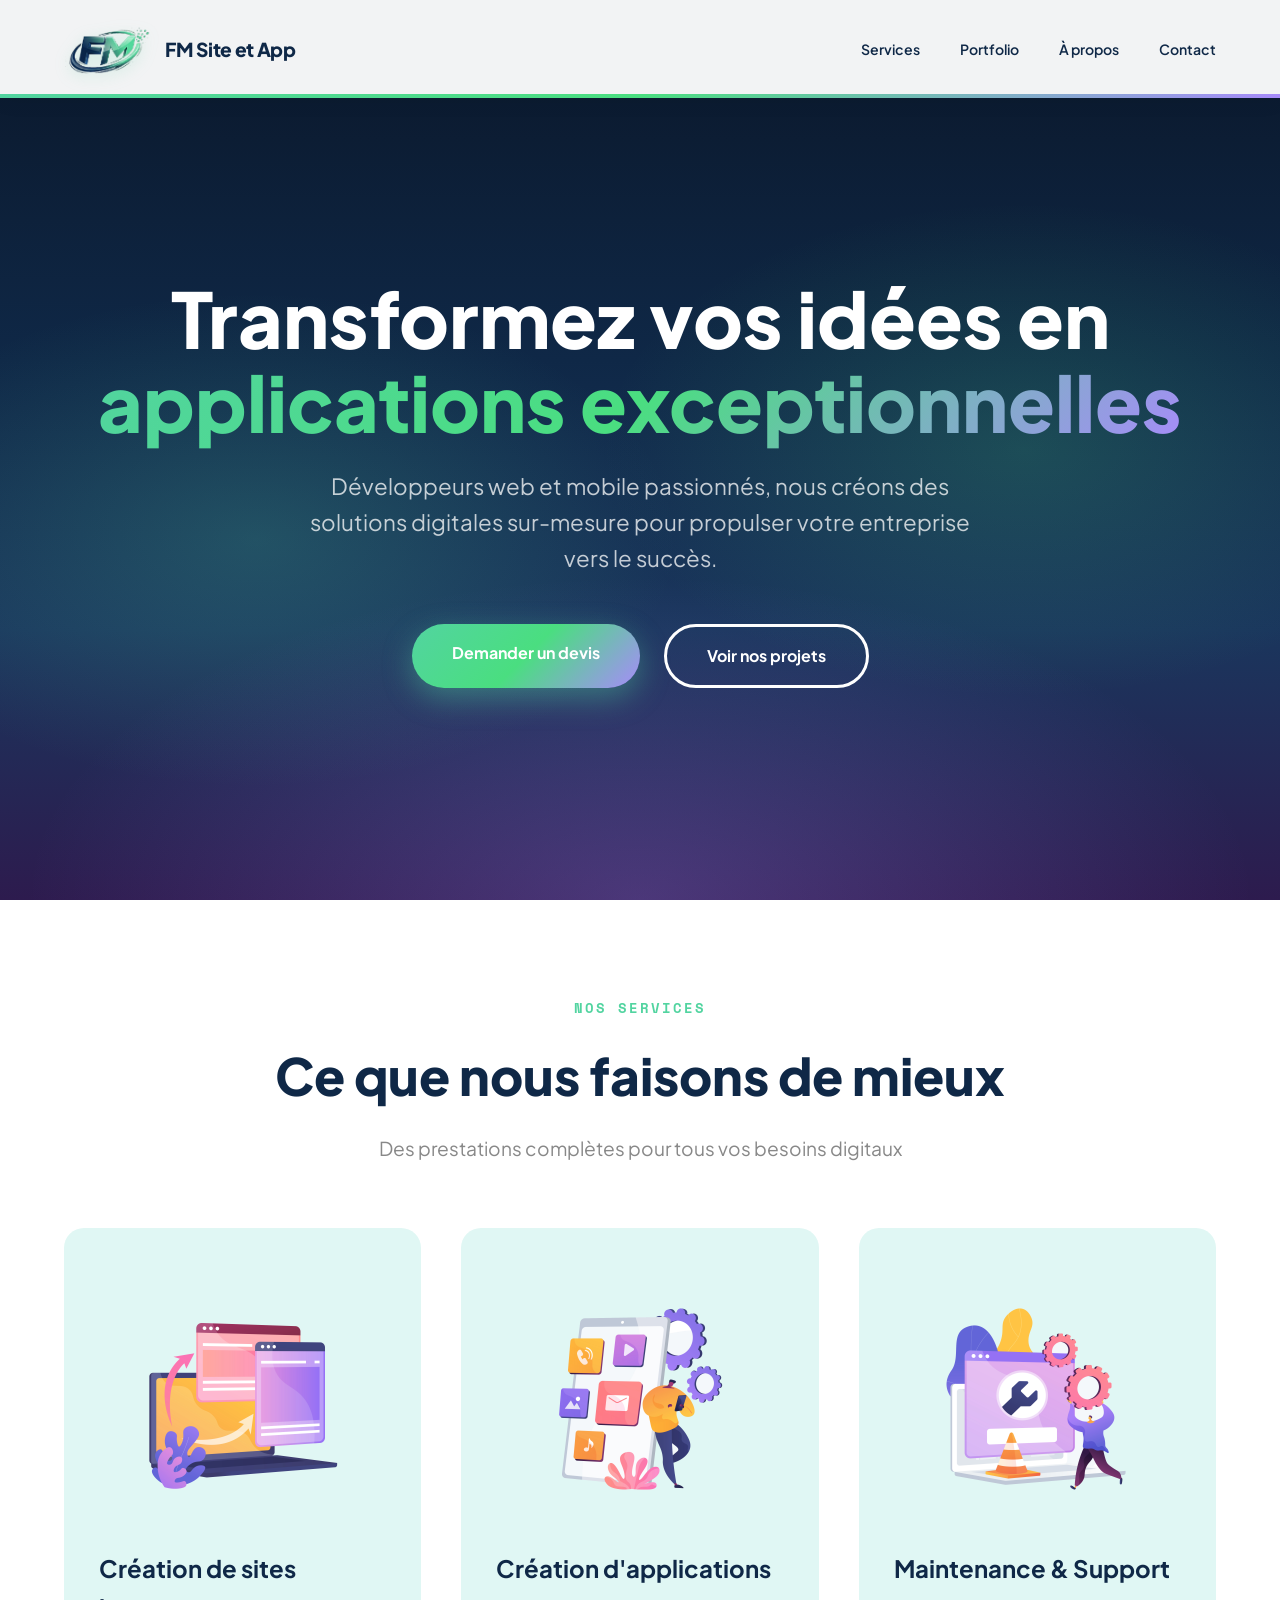
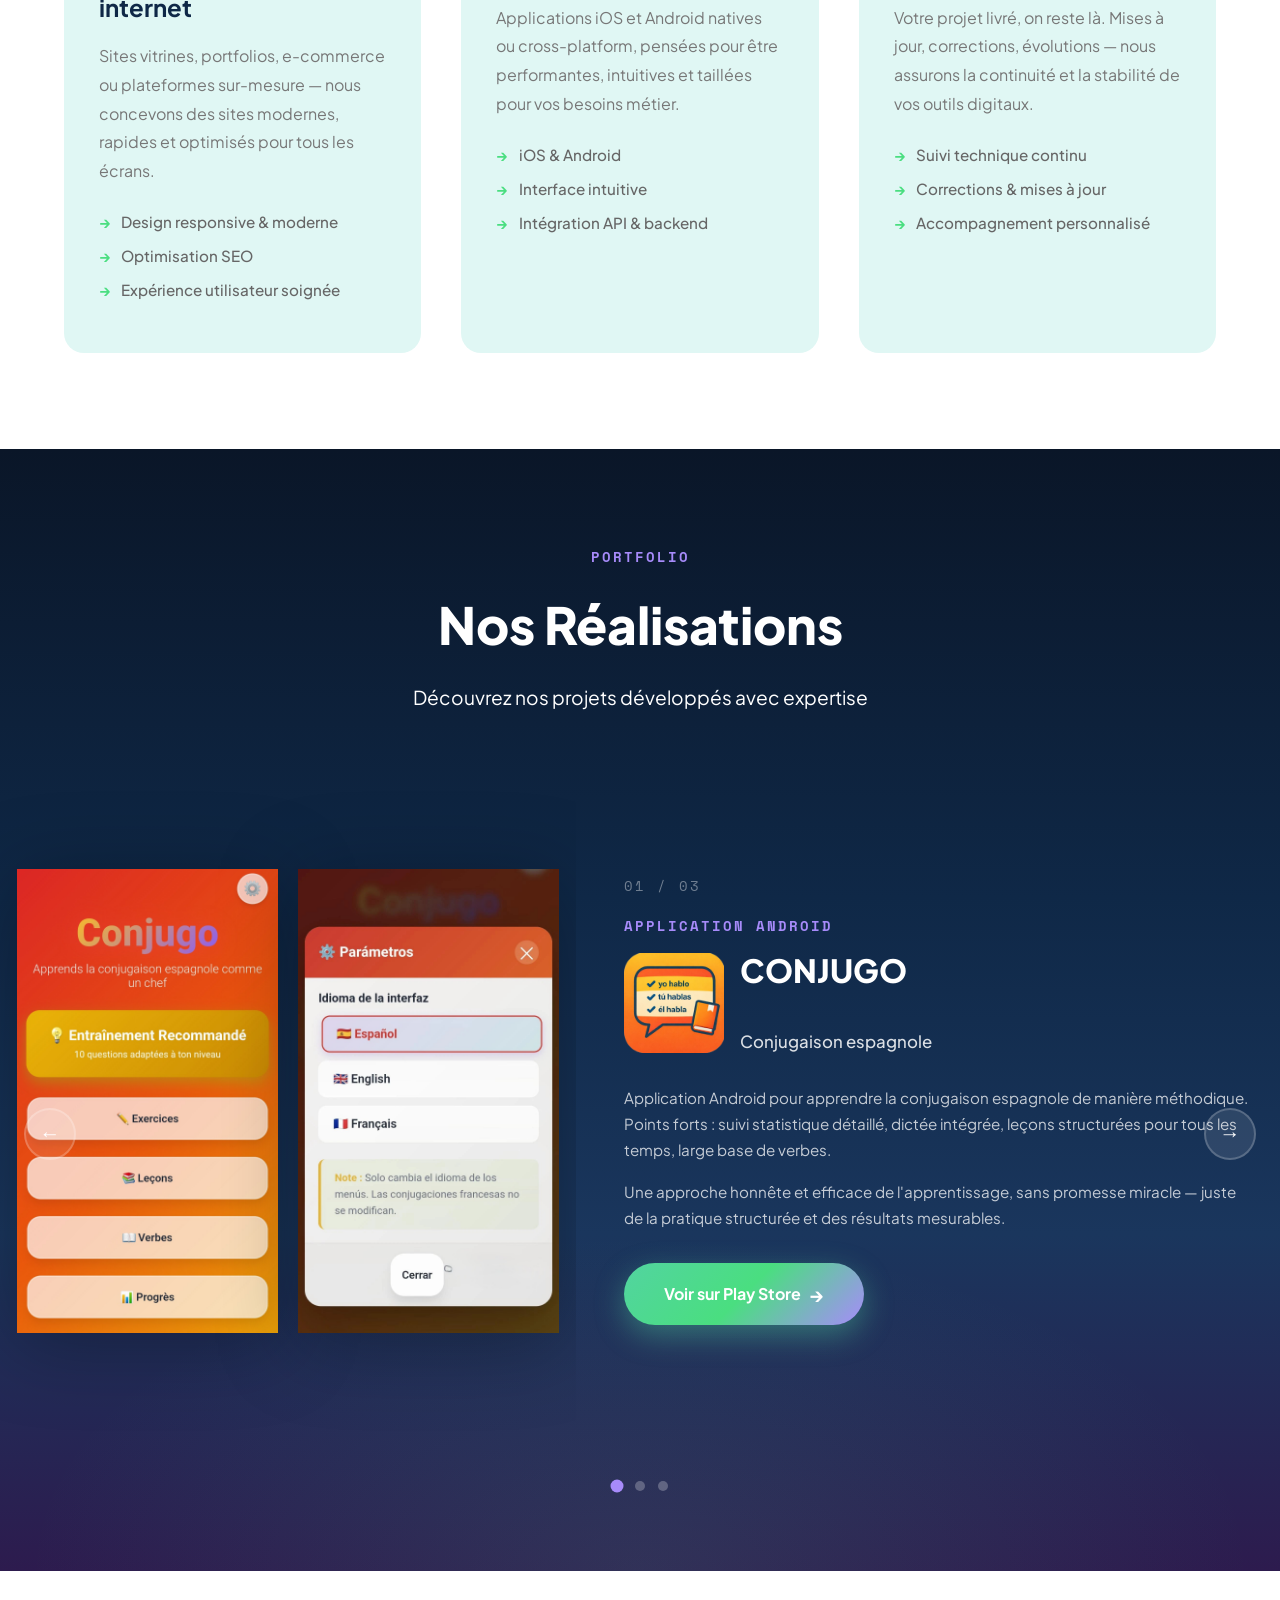
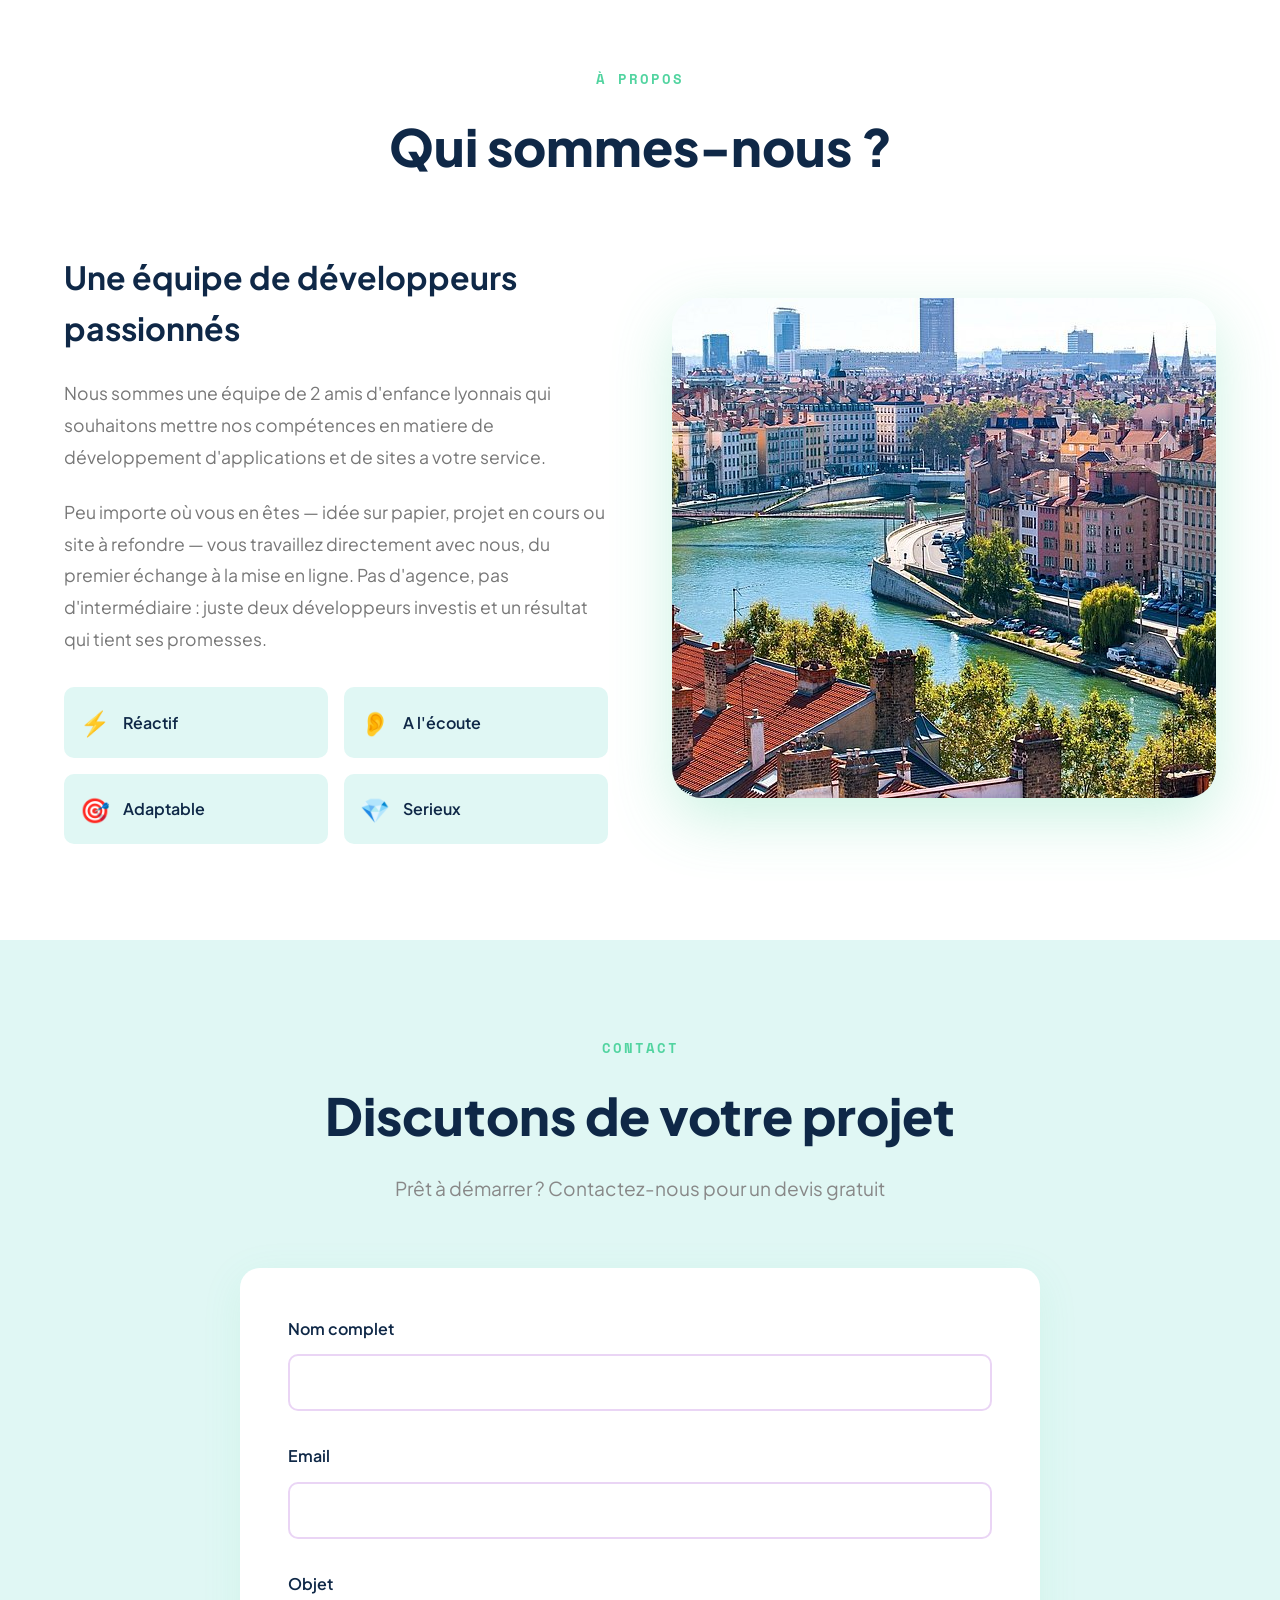
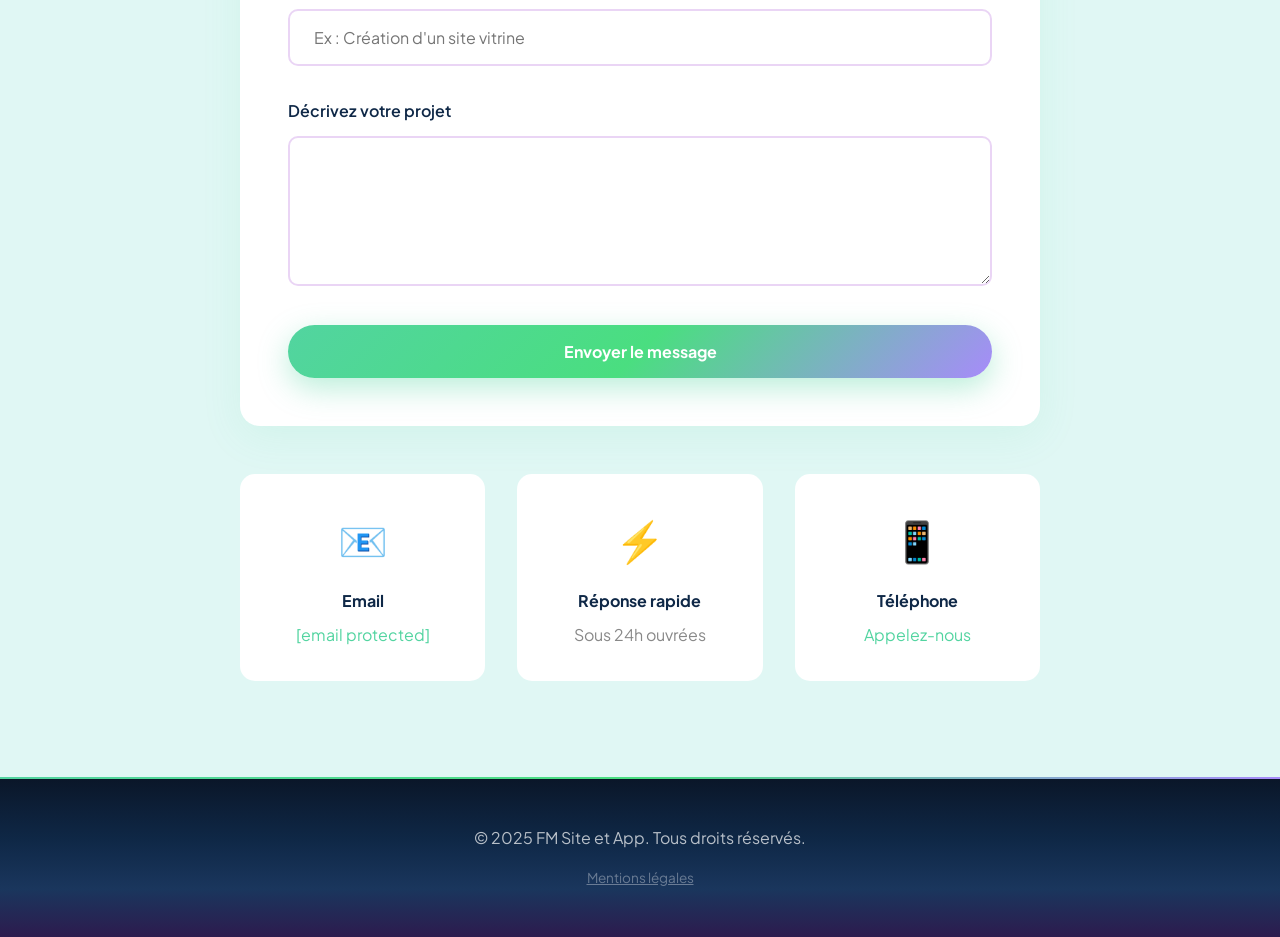
==== commit 476dc08c: "Merge branch 'main' of https://github.com/FMSITEETAPP/site-fm" ====
--- a/portfolio-site.html
+++ b/portfolio-site.html
@@ -224,9 +224,8 @@
             <div class="about-content">
                 <div class="about-text reveal">
                     <h3>Une équipe de développeurs passionnés</h3>
-                    <p>Nous sommes une équipe de 2 ami d'enfance Lyonnais qui souhaiton mettre nos competence en matiere
-                        de developpement
-                        d'application et de structure a votre service.</p>
+                    <p>Nous sommes une équipe de 2 amis d'enfance lyonnais qui souhaitons mettre nos compétences en matiere
+                        de développement d'applications et de sites a votre service.</p>
                     <p>Peu importe où vous en êtes — idée sur papier, projet en cours ou site à refondre — vous
                         travaillez directement avec nous, du premier échange à la mise en ligne. Pas d'agence, pas
                         d'intermédiaire : juste deux développeurs investis et un résultat qui tient ses promesses.</p>
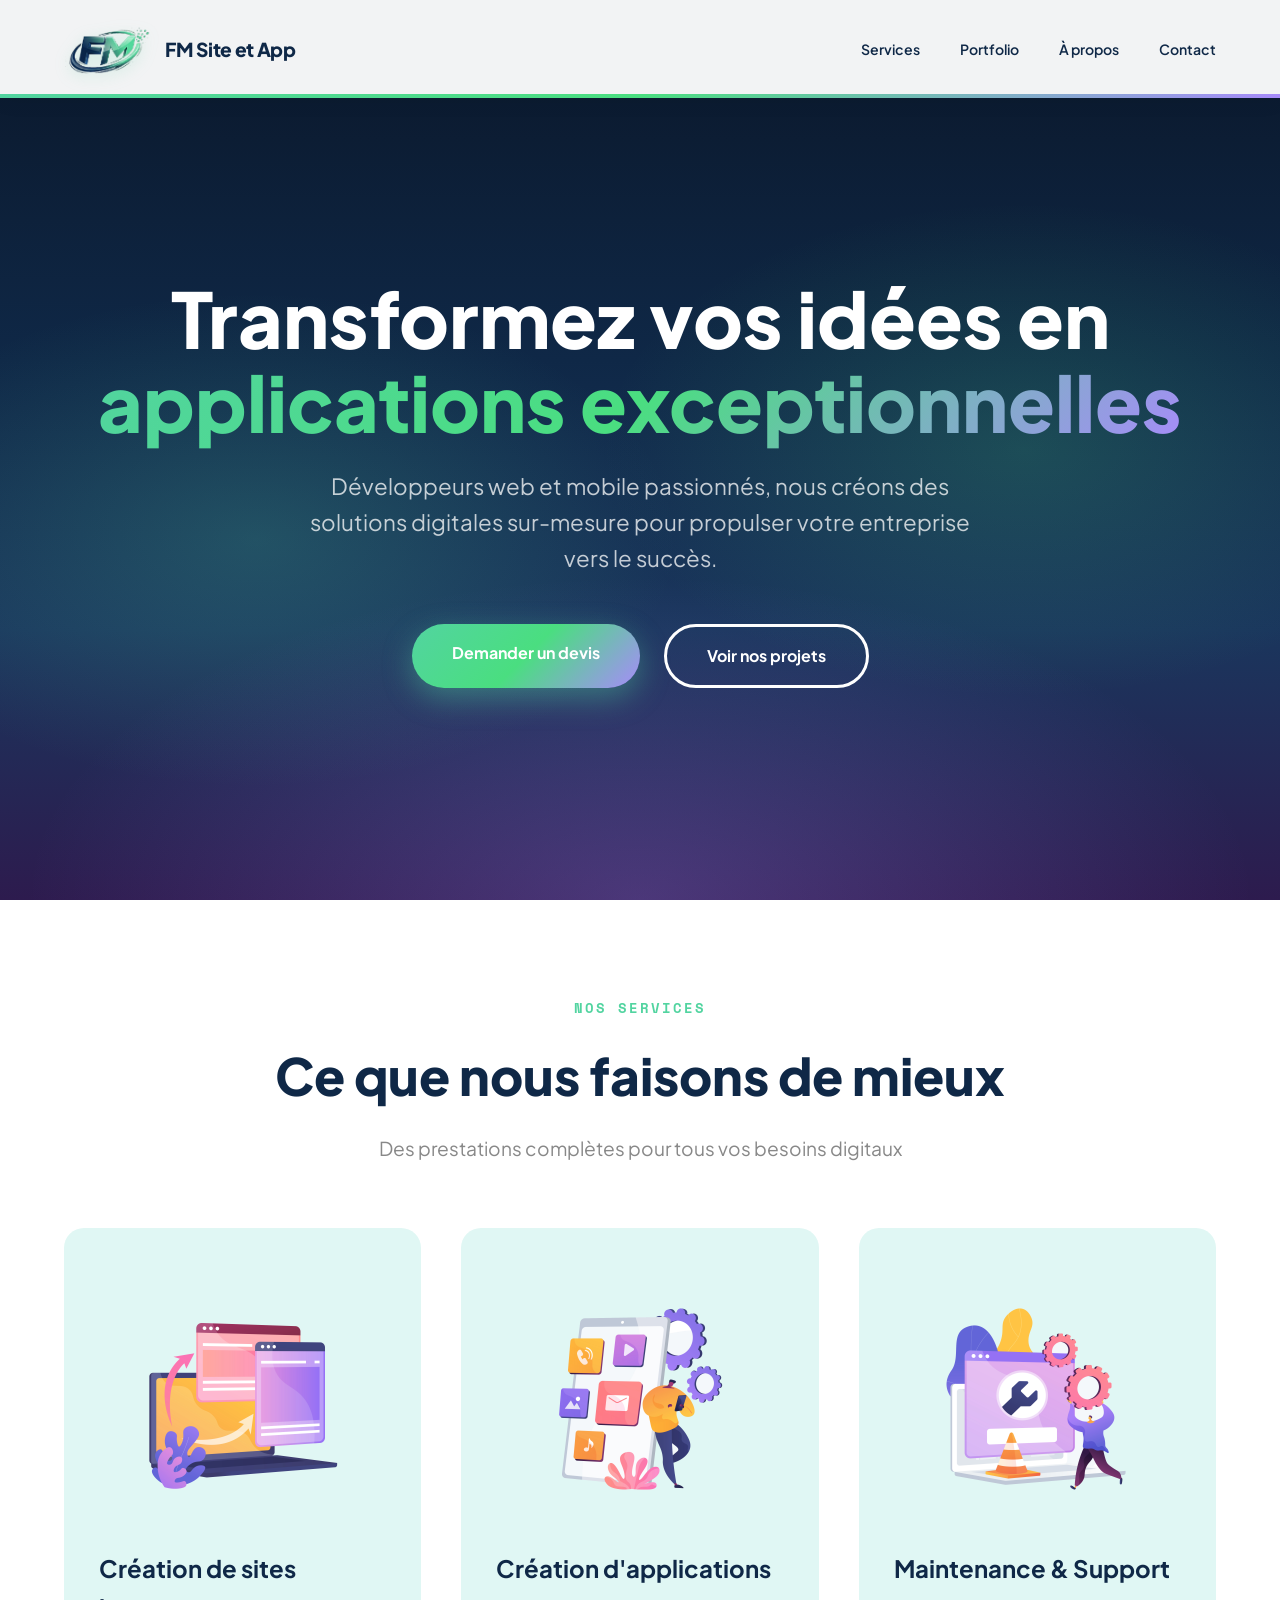
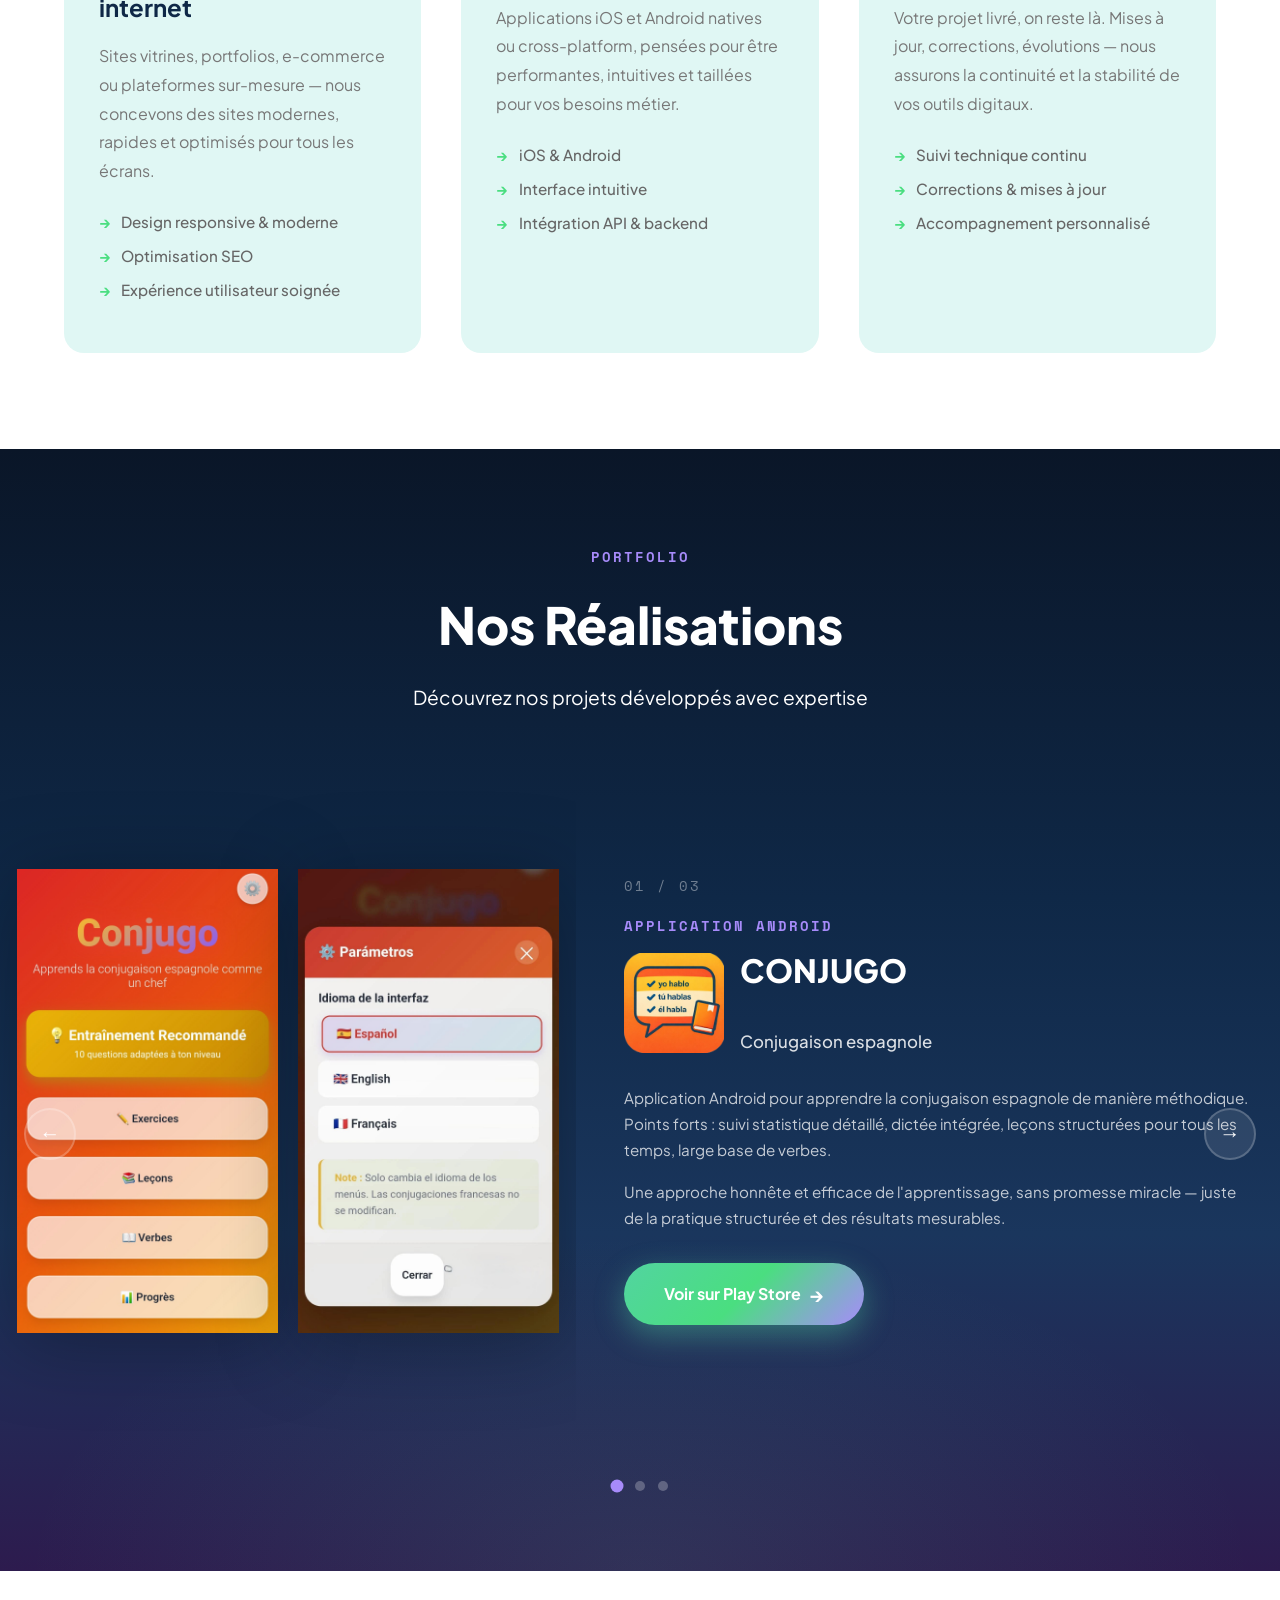
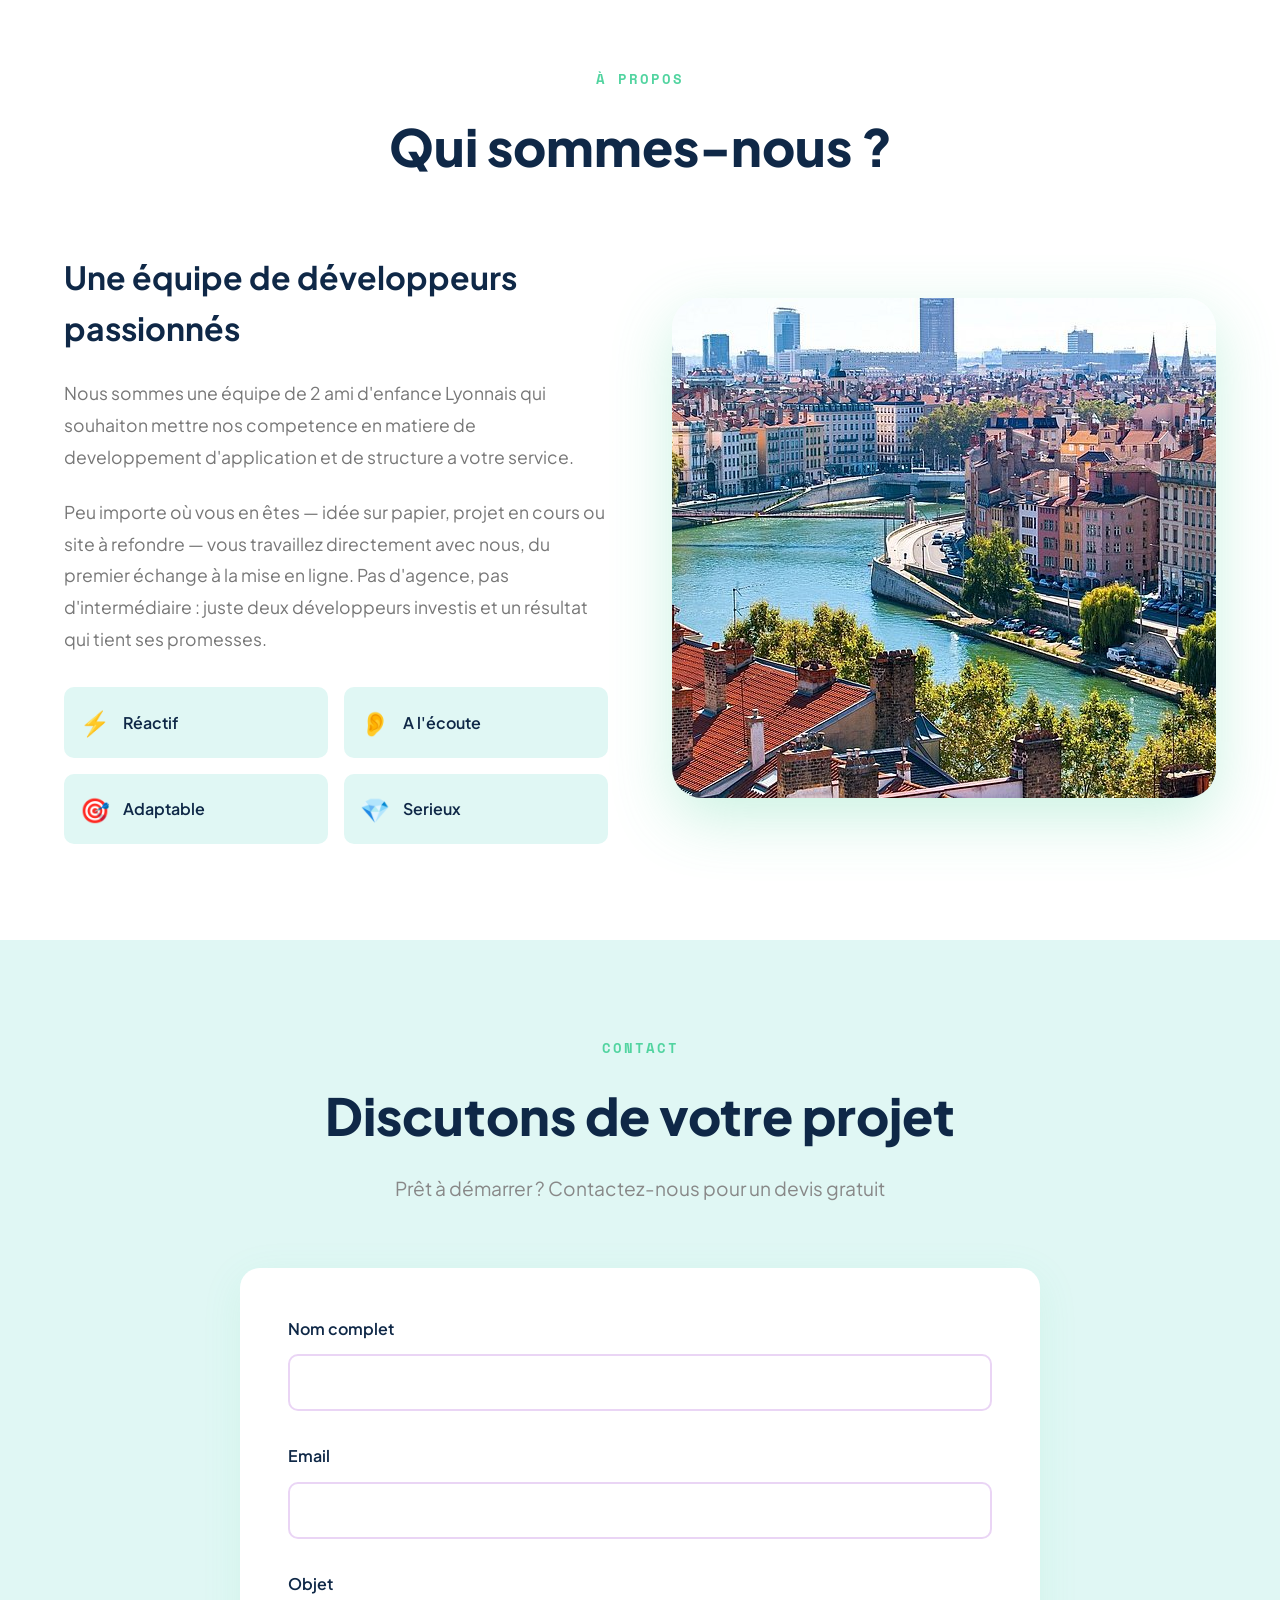
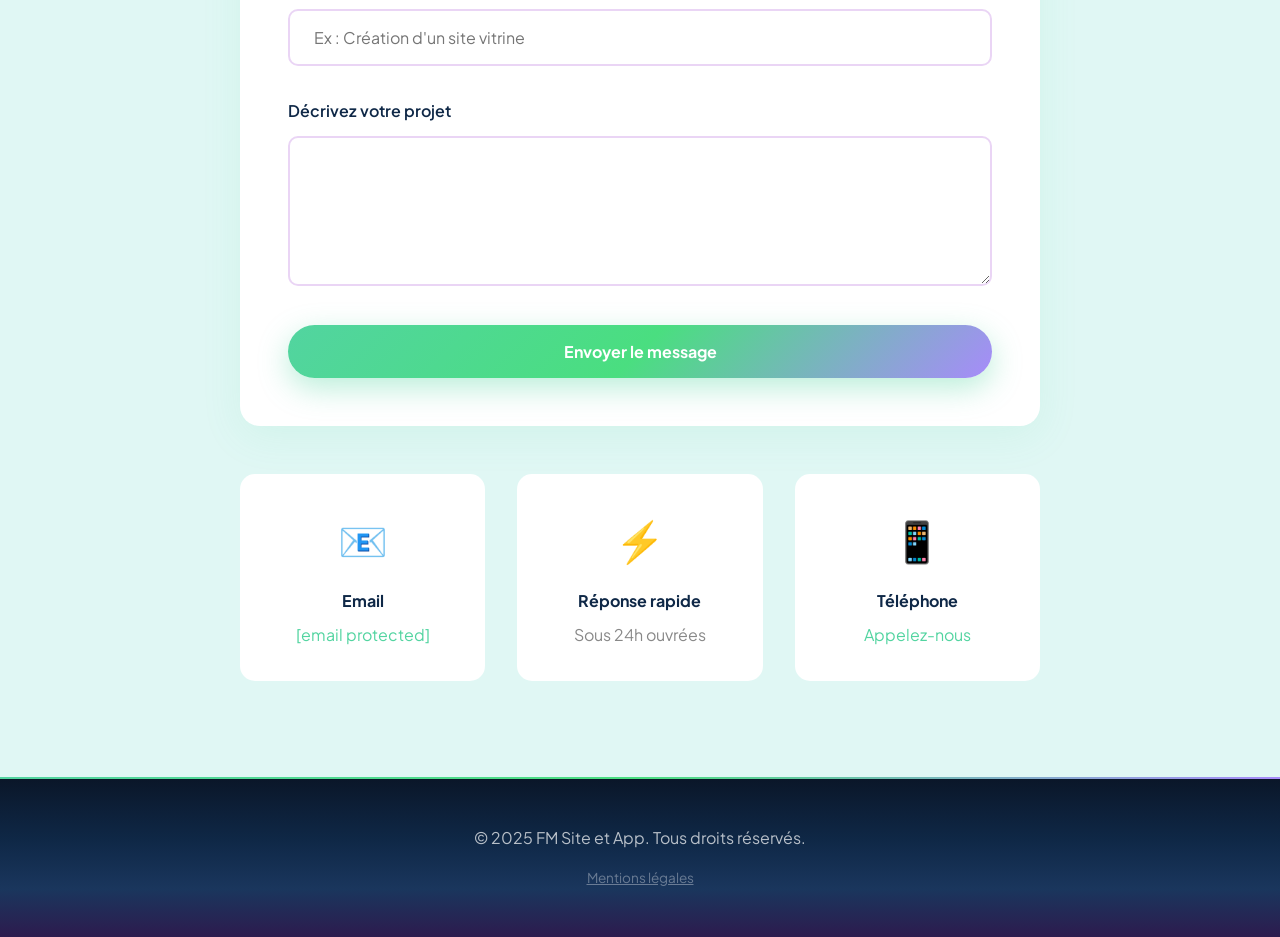
==== commit 3efa028d: "contact" ====
--- a/portfolio-site.html
+++ b/portfolio-site.html
@@ -176,28 +176,25 @@
                         <!-- PROJET 3 : FM DEVELOPMENT -->
                         <div class="slide" role="group" aria-roledescription="diapositive" aria-label="3 sur 3">
                             <div class="slide-images">
-                                <img src="fond-ecran-neodash.png" alt="FM Site" class="slide-screenshot-single">
+                                <img src="fond-ecran-site-aurore.png" alt="FM Site" class="slide-screenshot-single">
                             </div>
                             <div class="slide-content">
                                 <div class="slide-number">03 / 03</div>
-                                <div class="section-tag">Jeu en ligne</div>
+                                <div class="section-tag">Site Web Vitrine</div>
                                 <div class="slide-title-row">
-                                    
+                                    <img src="logo-fm.png" alt="FM Development" class="slide-logo">
                                     <div class="slide-title-text">
-                                        <h3>NEO DASH</h3>
-                                        <h4 class="slide-subtitle">Gestion de database</h4>
+                                        <h3>FM DEVELOPMENT</h3>
+                                        <h4 class="slide-subtitle">Notre portfolio</h4>
                                     </div>
                                 </div>
-                                <p>Notre propre jeu en ligne, conçu pour démontrer notre maîtrise des bases de données en lignes. 
-                                    Design rétro avec animations fluides, navigation intuitive et expérience utilisateur soignée.</p>
-                                <p>Points forts : connexion en ligne pour être au sein du classement, possibilité de jouer en "invité", 
-                                    responsive parfait pc/tablette/mobile. </p>
-
-                                <a href="https://fmsiteetapp.github.io/Neo-Dash/"
-                                    target="_blank" rel="noopener" class="btn btn-primary slide-btn">
-                                    <span>Testez par vous-même !</span>
-                                    <span style="font-size: 1.2rem;">&#8594;</span>
-                                </a>
+                                <p>Notre propre site vitrine, conçu pour démontrer notre maîtrise du développement
+                                    front-end. Design moderne avec animations fluides, navigation intuitive et
+                                    expérience utilisateur soignée.</p>
+                                <p>Points forts : slider tactile avec swipe gestures, animations subtiles et
+                                    performantes, responsive parfait desktop/mobile, architecture code propre et
+                                    maintenable.</p>
+
                             </div>
                         </div>
 
@@ -224,8 +221,9 @@
             <div class="about-content">
                 <div class="about-text reveal">
                     <h3>Une équipe de développeurs passionnés</h3>
-                    <p>Nous sommes une équipe de 2 amis d'enfance lyonnais qui souhaitons mettre nos compétences en matiere
-                        de développement d'applications et de sites a votre service.</p>
+                    <p>Nous sommes une équipe de 2 ami d'enfance Lyonnais qui souhaiton mettre nos competence en matiere
+                        de developpement
+                        d'application et de structure a votre service.</p>
                     <p>Peu importe où vous en êtes — idée sur papier, projet en cours ou site à refondre — vous
                         travaillez directement avec nous, du premier échange à la mise en ligne. Pas d'agence, pas
                         d'intermédiaire : juste deux développeurs investis et un résultat qui tient ses promesses.</p>
@@ -254,7 +252,8 @@
                 <p class="section-subtitle">Prêt à démarrer ? Contactez-nous pour un devis gratuit</p>
             </div>
             <div class="contact-wrapper">
-                <form class="contact-form reveal" id="contactForm" novalidate>
+                <form class="contact-form reveal" id="contactForm" action="https://formspree.io/f/xbdzjply"
+                    method="POST">
                     <div class="form-group">
                         <label for="name">Nom complet</label>
                         <input type="text" id="name" name="name" required autocomplete="name">
@@ -272,13 +271,19 @@
                         <label for="message">Décrivez votre projet</label>
                         <textarea id="message" name="message" required></textarea>
                     </div>
+
+                    <input type="hidden" name="_next" value="https://fmsiteetapp.github.io/site-fm/portfolio-site.html">
+                    <input type="hidden" name="_subject" value="Nouveau message depuis le portfolio">
                     <button type="submit" class="btn btn-primary" style="width: 100%;">Envoyer le message</button>
                 </form>
                 <div class="contact-info">
                     <div class="contact-item reveal">
                         <span class="contact-item-icon" aria-hidden="true">&#x1F4E7;</span>
                         <h4>Email</h4>
-                        <p><a href="/cdn-cgi/l/email-protection#8debe0fee4f9e8e8f9ecfdfdcdeae0ece4e1a3eee2e0"><span class="__cf_email__" data-cfemail="1b7d7668726f7e7e6f7a6b6b5b7c767a727735787476">[email&#160;protected]</span></a></p>
+                        <p><a href="/cdn-cgi/l/email-protection#8debe0fee4f9e8e8f9ecfdfdcdeae0ece4e1a3eee2e0"><span
+                                    class="__cf_email__"
+                                    data-cfemail="1b7d7668726f7e7e6f7a6b6b5b7c767a727735787476">[email&#160;protected]</span></a>
+                        </p>
                     </div>
                     <div class="contact-item reveal">
                         <span class="contact-item-icon" aria-hidden="true">&#x26A1;</span>
@@ -313,7 +318,11 @@
                 <p>Le présent site est édité par :</p>
                 <ul>
                     <li><strong>Nom commercial :</strong> FM Site et App</li>
-                    <li><strong>Email :</strong> <a href="/cdn-cgi/l/email-protection#ed8b809e84998888998c9d9dad8a808c8481c38e8280"><span class="__cf_email__" data-cfemail="06606b756f7263637267767646616b676f6a2865696b">[email&#160;protected]</span></a></li>
+                    <li><strong>Email :</strong> <a
+                            href="/cdn-cgi/l/email-protection#ed8b809e84998888998c9d9dad8a808c8481c38e8280"><span
+                                class="__cf_email__"
+                                data-cfemail="06606b756f7263637267767646616b676f6a2865696b">[email&#160;protected]</span></a>
+                    </li>
                     <li><strong>Téléphone :</strong> <a href="tel:+33783727696">Appelez-nous</a></li>
                     <li><strong>Pays :</strong> France</li>
                 </ul>
@@ -344,7 +353,11 @@
                     tiers.</p>
                 <p>Conformément au Règlement Général sur la Protection des Données (RGPD) et à la loi Informatique et
                     Libertés, vous disposez d'un droit d'accès, de rectification et de suppression de vos données. Pour
-                    exercer ce droit, contactez-nous à : <a href="/cdn-cgi/l/email-protection#77111a041e0312120316070737101a161e1b5914181a"><span class="__cf_email__" data-cfemail="cea8a3bda7baababbaafbebe8ea9a3afa7a2e0ada1a3">[email&#160;protected]</span></a></p>
+                    exercer ce droit, contactez-nous à : <a
+                        href="/cdn-cgi/l/email-protection#77111a041e0312120316070737101a161e1b5914181a"><span
+                            class="__cf_email__"
+                            data-cfemail="cea8a3bda7baababbaafbebe8ea9a3afa7a2e0ada1a3">[email&#160;protected]</span></a>
+                </p>
             </section>
 
             <section class="legal-section">
@@ -371,4 +384,5 @@
 
     <script src="script.js"></script>
 </body>
+
 </html>
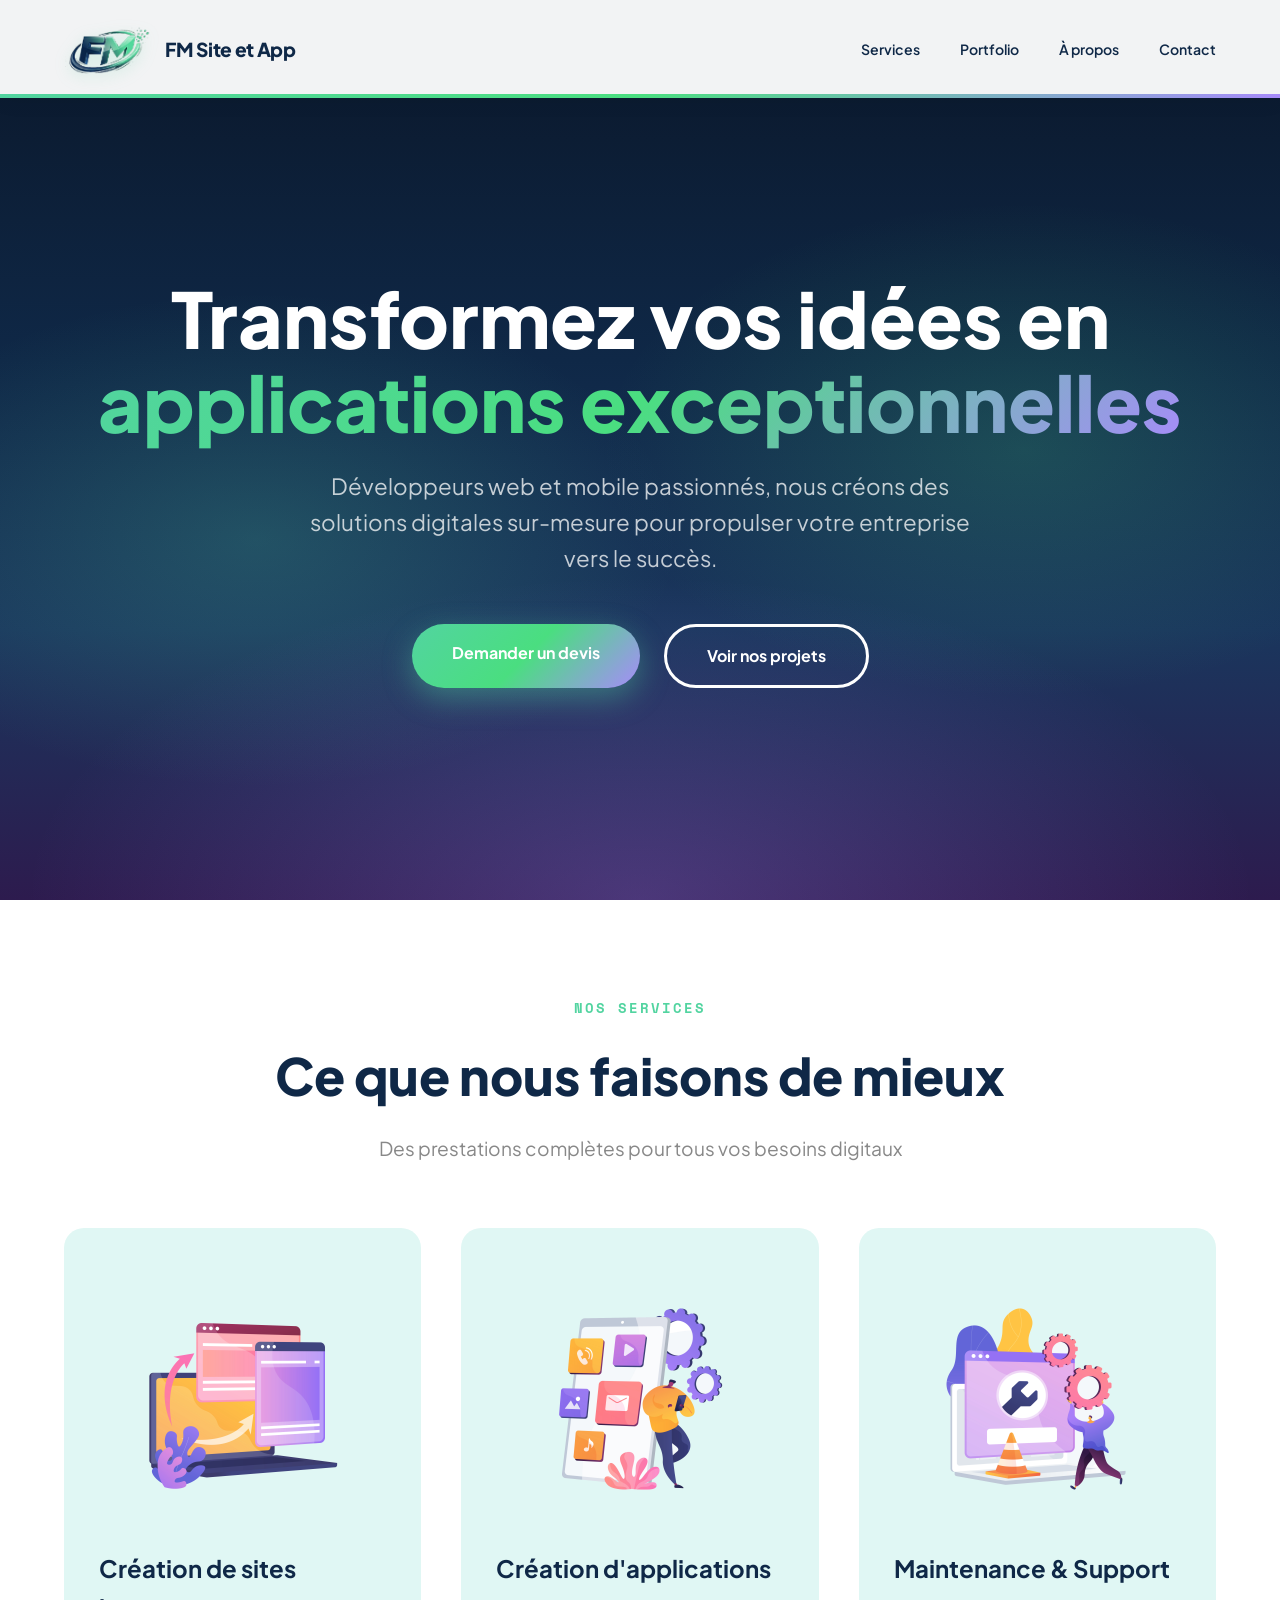
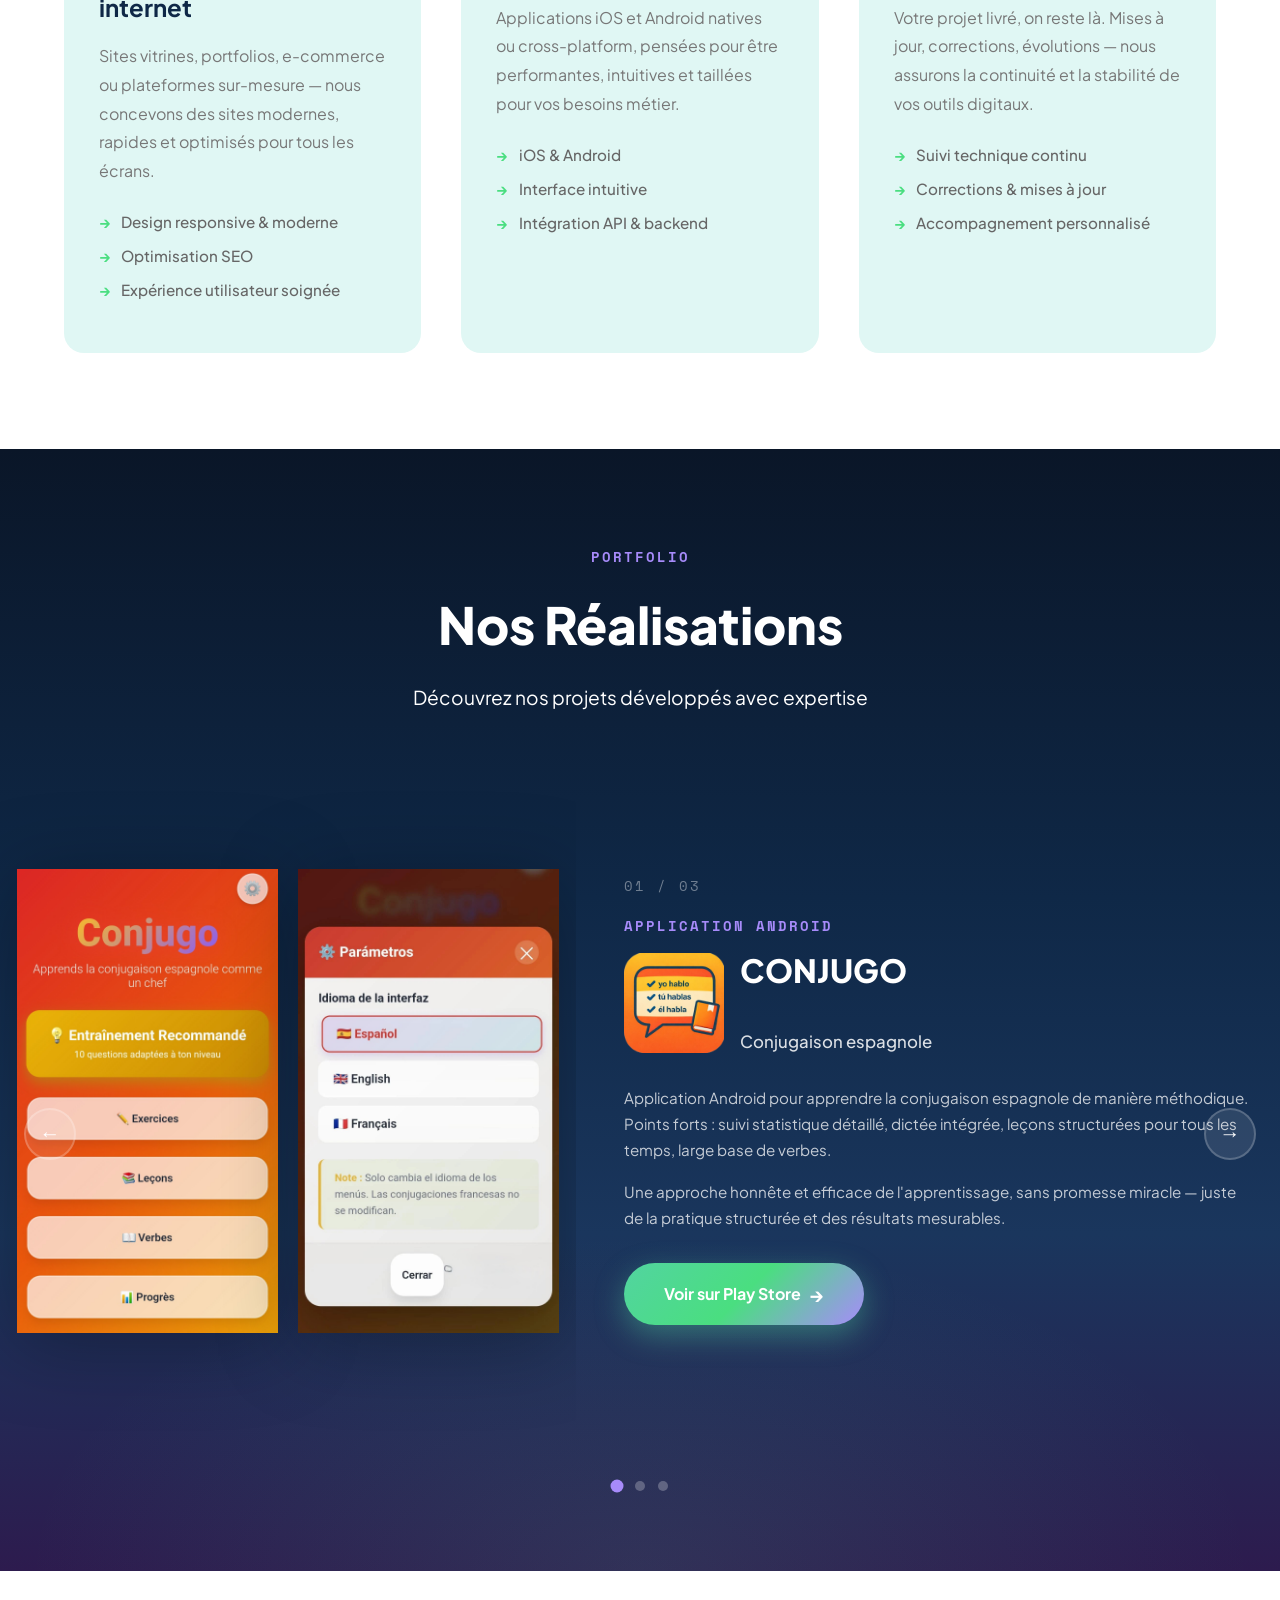
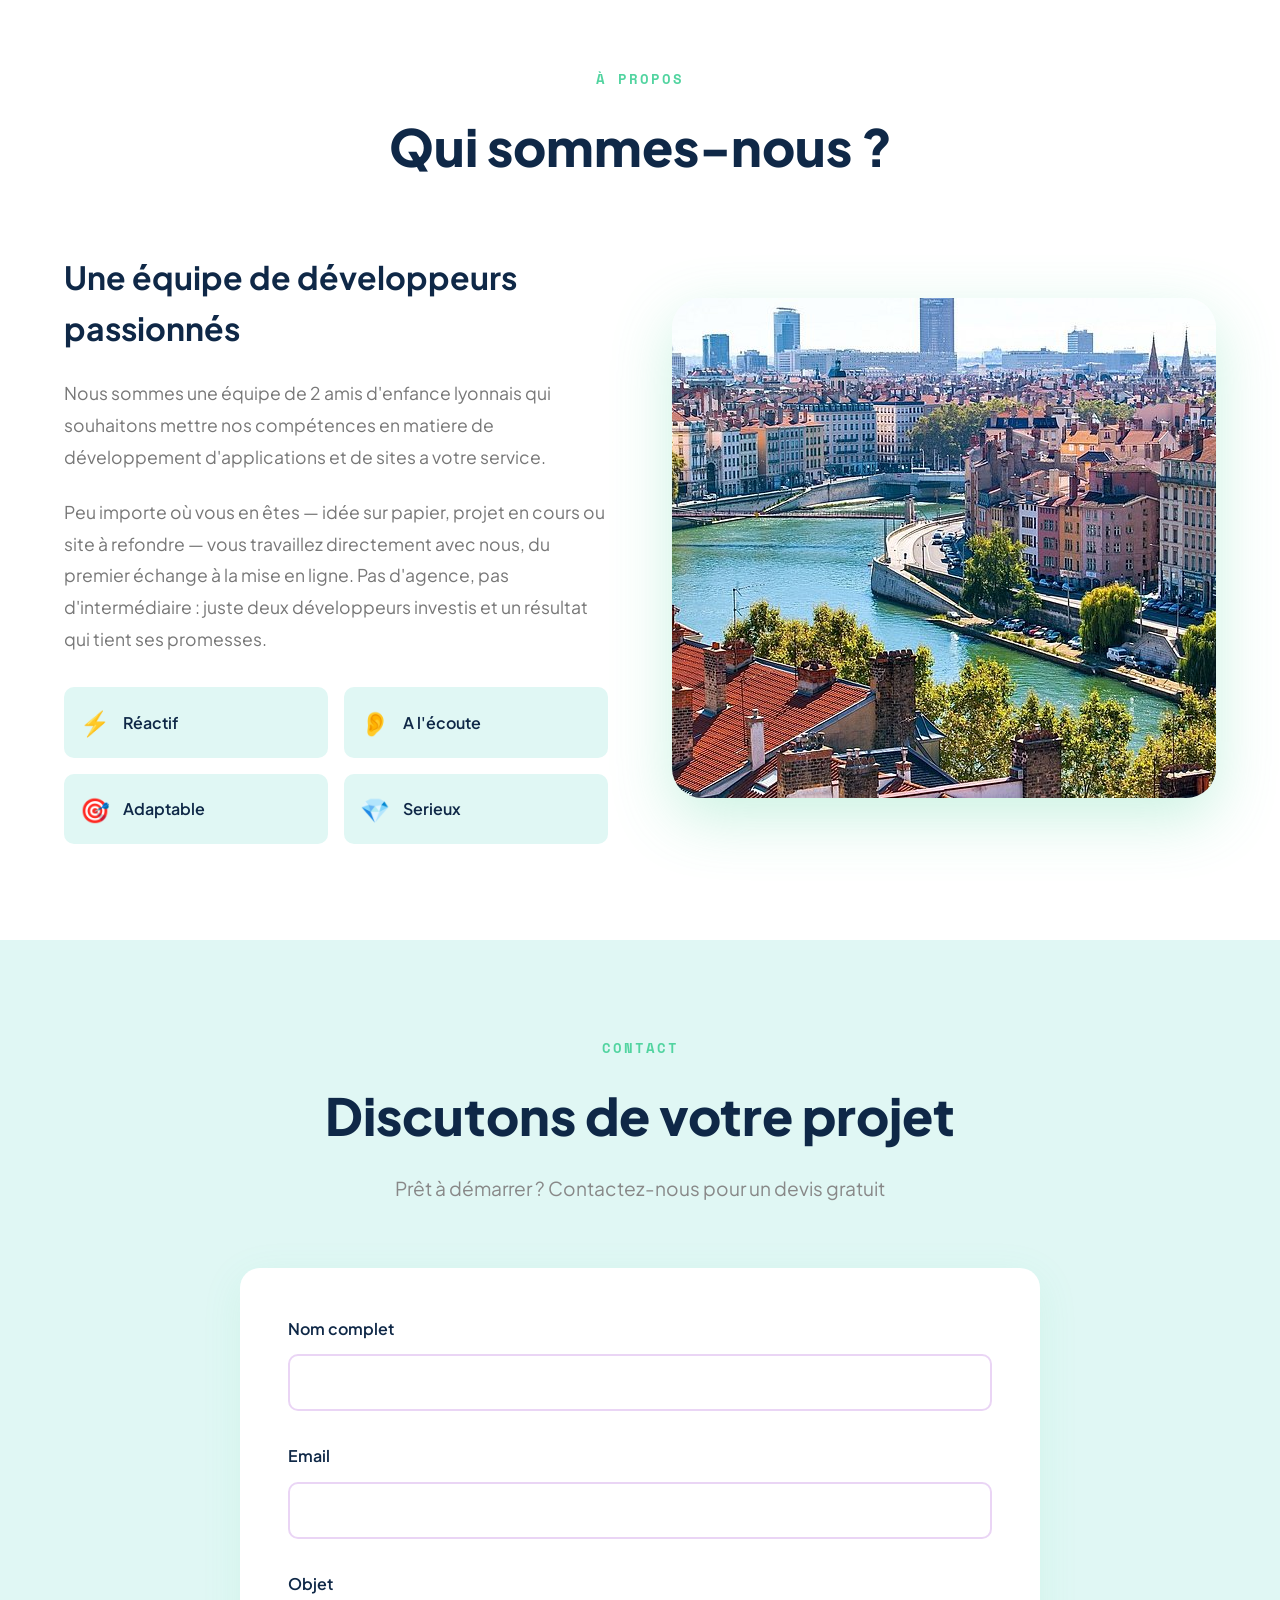
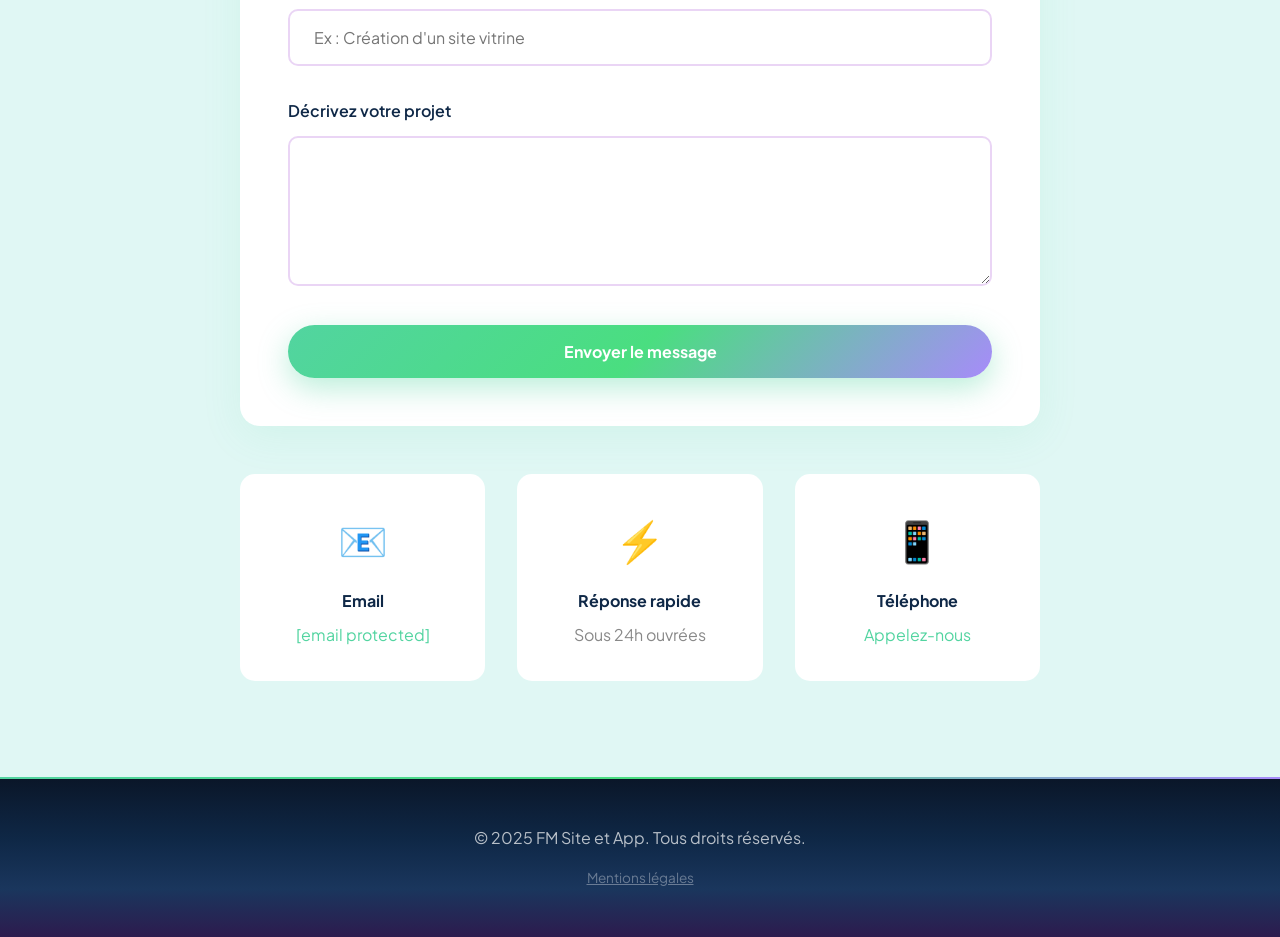
==== commit f2f8c3b3: "Merge branch 'main' of https://github.com/FMSITEETAPP/site-fm" ====
--- a/portfolio-site.html
+++ b/portfolio-site.html
@@ -176,25 +176,28 @@
                         <!-- PROJET 3 : FM DEVELOPMENT -->
                         <div class="slide" role="group" aria-roledescription="diapositive" aria-label="3 sur 3">
                             <div class="slide-images">
-                                <img src="fond-ecran-site-aurore.png" alt="FM Site" class="slide-screenshot-single">
+                                <img src="fond-ecran-neodash.png" alt="FM Site" class="slide-screenshot-single">
                             </div>
                             <div class="slide-content">
                                 <div class="slide-number">03 / 03</div>
-                                <div class="section-tag">Site Web Vitrine</div>
+                                <div class="section-tag">Jeu en ligne</div>
                                 <div class="slide-title-row">
-                                    <img src="logo-fm.png" alt="FM Development" class="slide-logo">
+                                    
                                     <div class="slide-title-text">
-                                        <h3>FM DEVELOPMENT</h3>
-                                        <h4 class="slide-subtitle">Notre portfolio</h4>
+                                        <h3>NEO DASH</h3>
+                                        <h4 class="slide-subtitle">Gestion de database</h4>
                                     </div>
                                 </div>
-                                <p>Notre propre site vitrine, conçu pour démontrer notre maîtrise du développement
-                                    front-end. Design moderne avec animations fluides, navigation intuitive et
-                                    expérience utilisateur soignée.</p>
-                                <p>Points forts : slider tactile avec swipe gestures, animations subtiles et
-                                    performantes, responsive parfait desktop/mobile, architecture code propre et
-                                    maintenable.</p>
-
+                                <p>Notre propre jeu en ligne, conçu pour démontrer notre maîtrise des bases de données en lignes. 
+                                    Design rétro avec animations fluides, navigation intuitive et expérience utilisateur soignée.</p>
+                                <p>Points forts : connexion en ligne pour être au sein du classement, possibilité de jouer en "invité", 
+                                    responsive parfait pc/tablette/mobile. </p>
+
+                                <a href="https://fmsiteetapp.github.io/Neo-Dash/"
+                                    target="_blank" rel="noopener" class="btn btn-primary slide-btn">
+                                    <span>Testez par vous-même !</span>
+                                    <span style="font-size: 1.2rem;">&#8594;</span>
+                                </a>
                             </div>
                         </div>
 
@@ -221,9 +224,8 @@
             <div class="about-content">
                 <div class="about-text reveal">
                     <h3>Une équipe de développeurs passionnés</h3>
-                    <p>Nous sommes une équipe de 2 ami d'enfance Lyonnais qui souhaiton mettre nos competence en matiere
-                        de developpement
-                        d'application et de structure a votre service.</p>
+                    <p>Nous sommes une équipe de 2 amis d'enfance lyonnais qui souhaitons mettre nos compétences en matiere
+                        de développement d'applications et de sites a votre service.</p>
                     <p>Peu importe où vous en êtes — idée sur papier, projet en cours ou site à refondre — vous
                         travaillez directement avec nous, du premier échange à la mise en ligne. Pas d'agence, pas
                         d'intermédiaire : juste deux développeurs investis et un résultat qui tient ses promesses.</p>
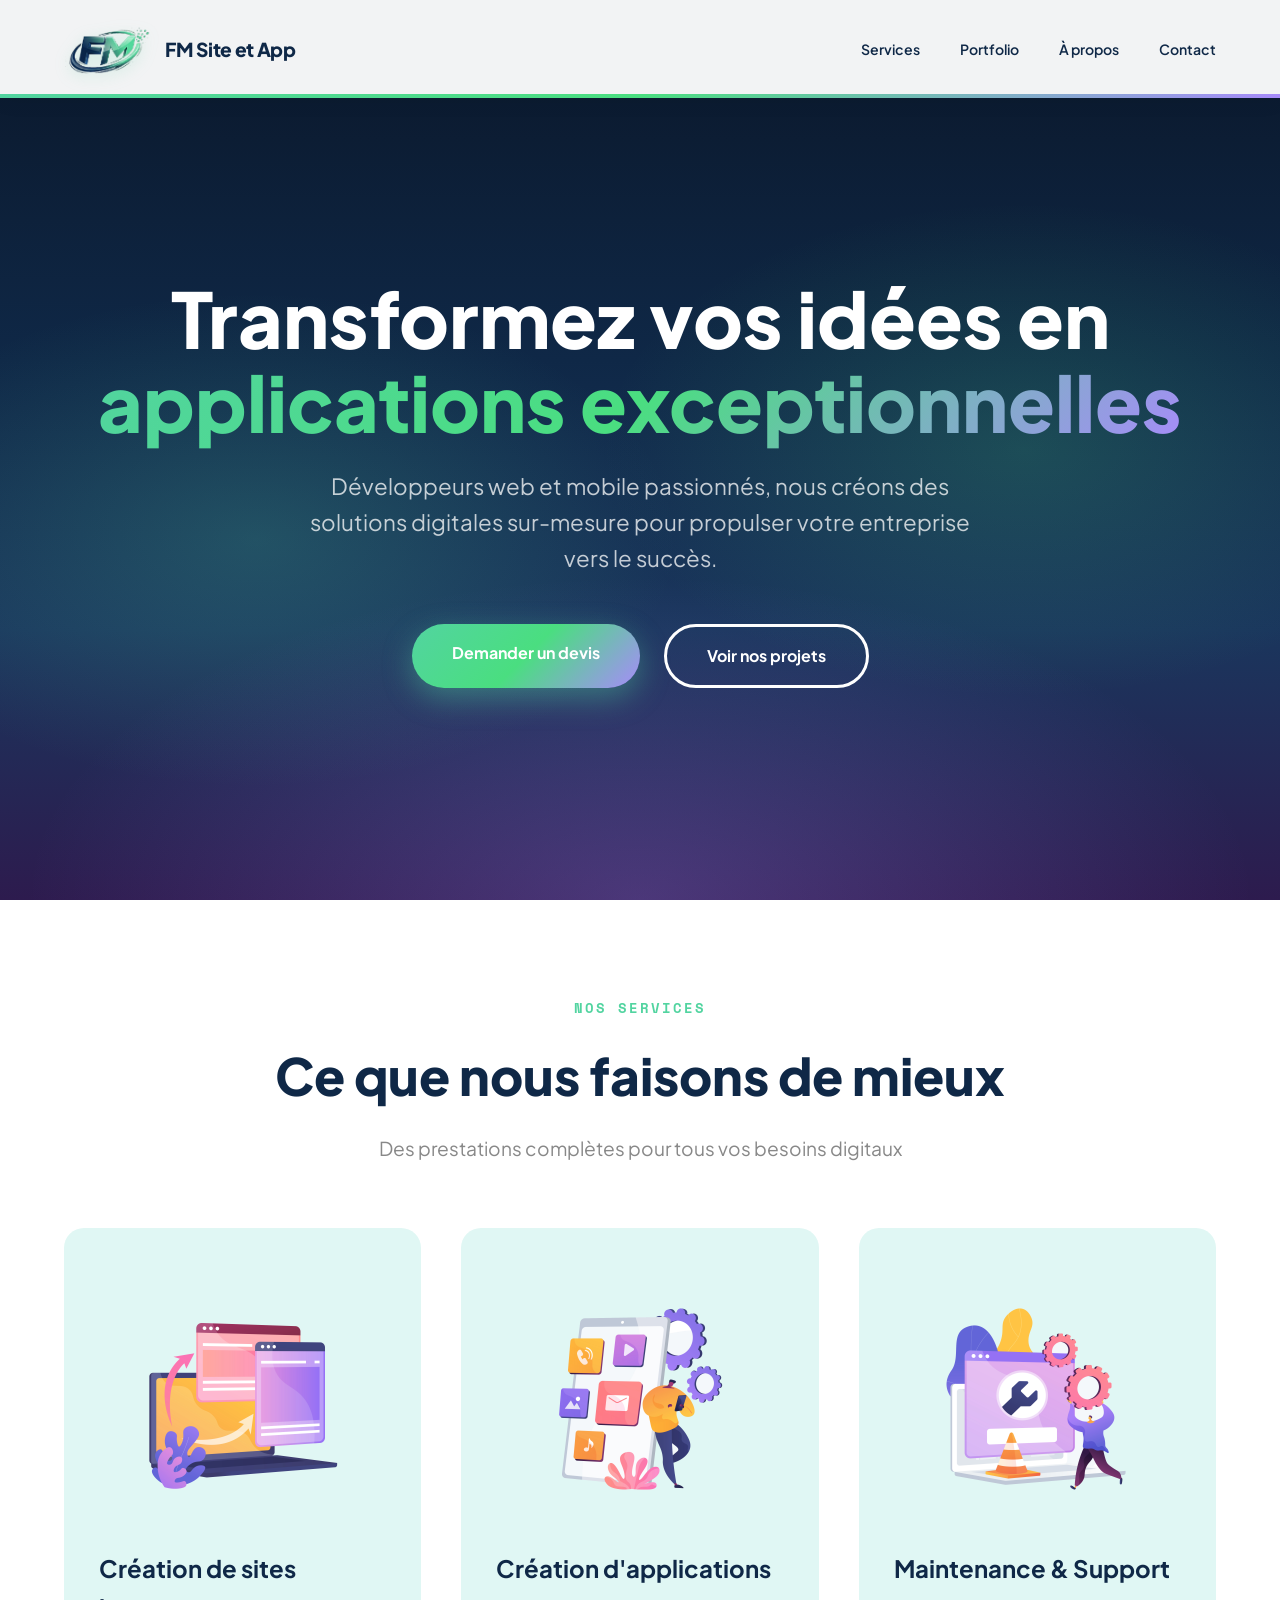
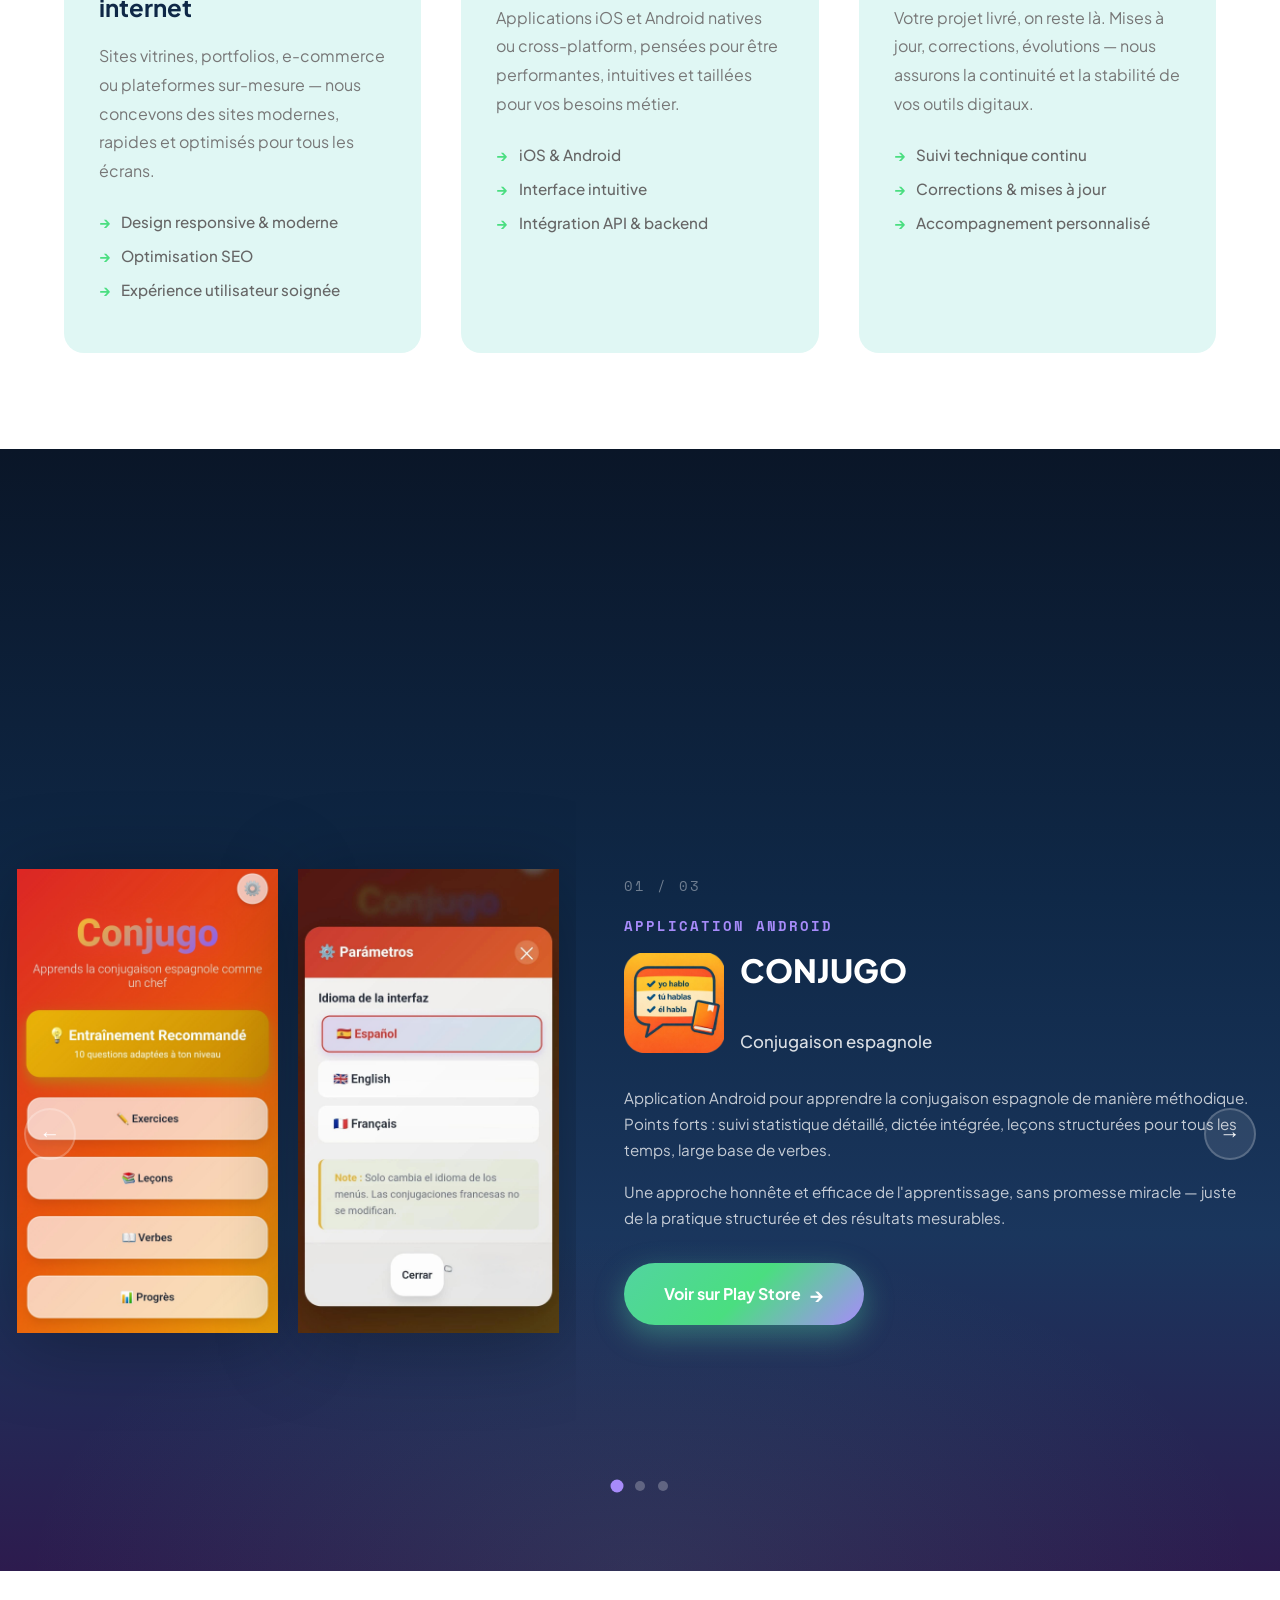
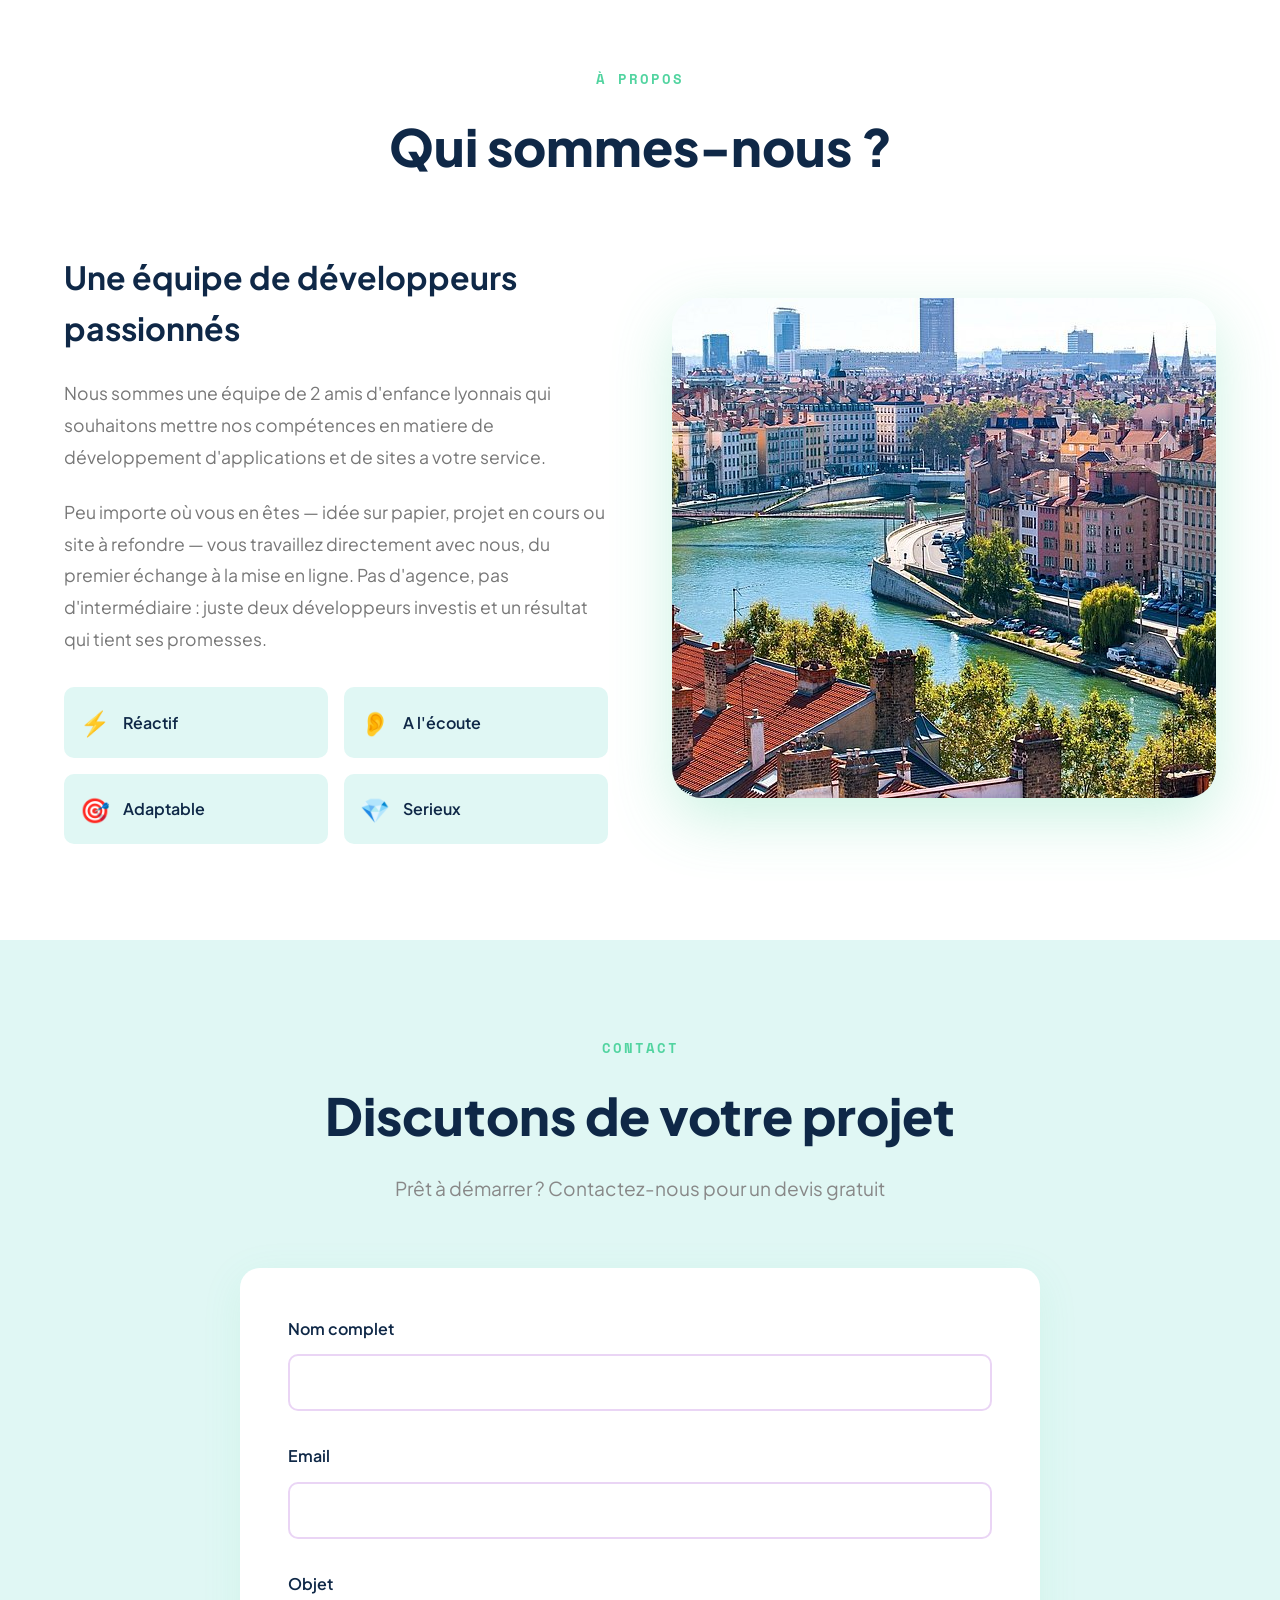
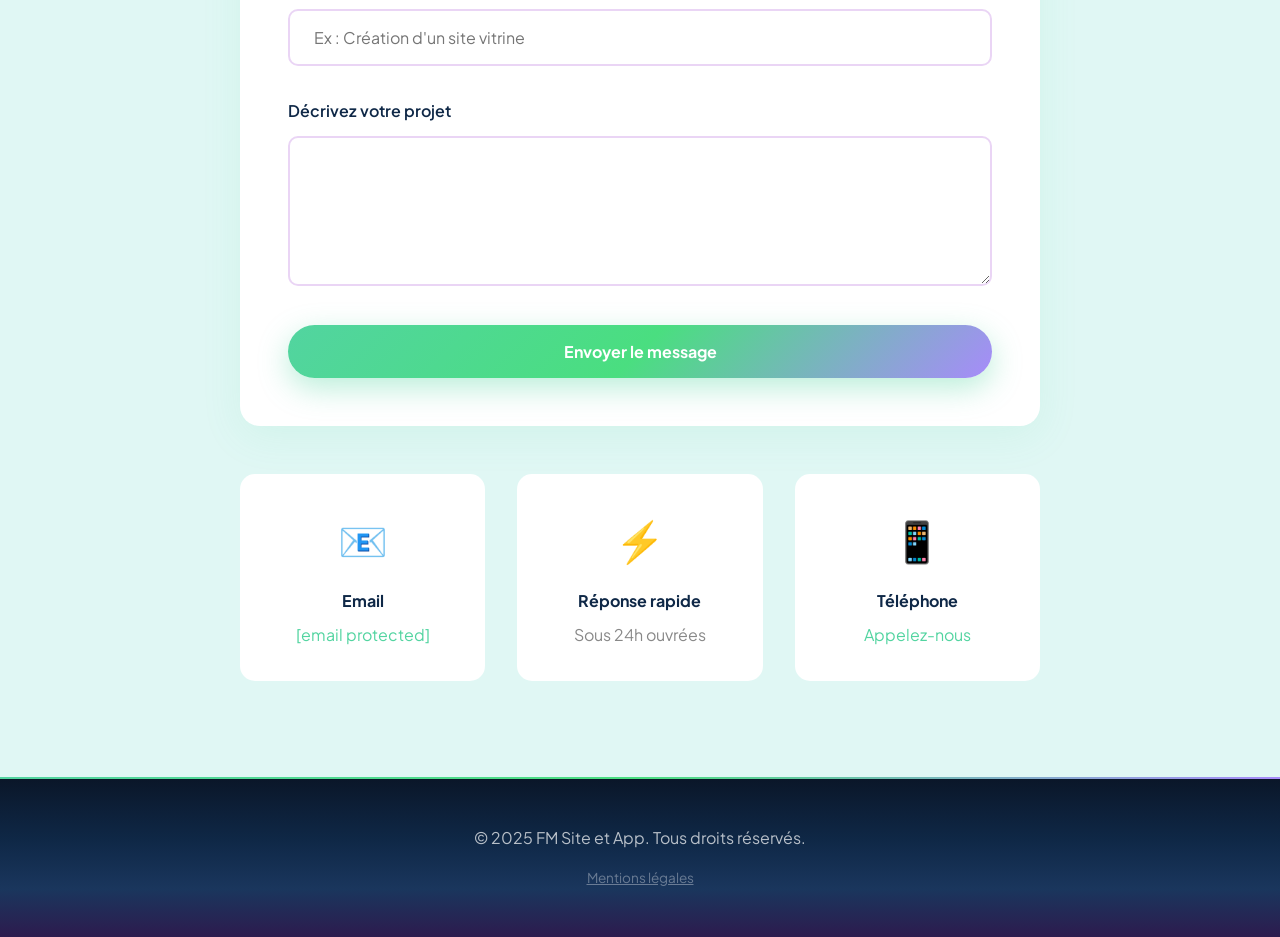
==== commit dd51736c: "Mentions légales 4" ====
--- a/portfolio-site.html
+++ b/portfolio-site.html
@@ -319,17 +319,16 @@
                 <h3>1. Éditeur du site</h3>
                 <p>Le présent site est édité par :</p>
                 <ul>
-                    <li><strong>Nom commercial :</strong> FM Site et App</li>
-                    <li><strong>Email :</strong> <a
-                            href="/cdn-cgi/l/email-protection#ed8b809e84998888998c9d9dad8a808c8481c38e8280"><span
-                                class="__cf_email__"
-                                data-cfemail="06606b756f7263637267767646616b676f6a2865696b">[email&#160;protected]</span></a>
-                    </li>
-                    <li><strong>Téléphone :</strong> <a href="tel:+33783727696">Appelez-nous</a></li>
-                    <li><strong>Pays :</strong> France</li>
+                    <li><strong>Dénomination sociale : </strong>Mathis FAURE</li>
+                    <li><strong>Nom commercial : </strong>FM Site et App</li>
+                    <li><strong>Forme juridique : </strong>Micro-entreprise</li>
+                    <li><strong>Siège social : </strong>20 Impasse du Pont, 01700 Beynost</li>
+                    <li><strong>Numéro SIRET : </strong>931 766 638 00015 - Immatriculé au RNE</li>
+                    <li><strong>Numéro TVA : </strong>TVA non applicable, art. 293 B du CGI</li>
+                    <li><strong>Directeur de la publication : </strong>MARIE Florian et FAURE Mathis</li>
+                    <li><strong>Email : </strong>fmsiteetapp@gmail.com</li>
+                    <li><strong>Téléphone : </strong>07 83 72 76 96</li>
                 </ul>
-                <p class="legal-note">FM Site et App est un nom commercial. Aucune entité juridique immatriculée n'est
-                    associée à ce nom à ce jour.</p>
             </section>
 
             <section class="legal-section">
